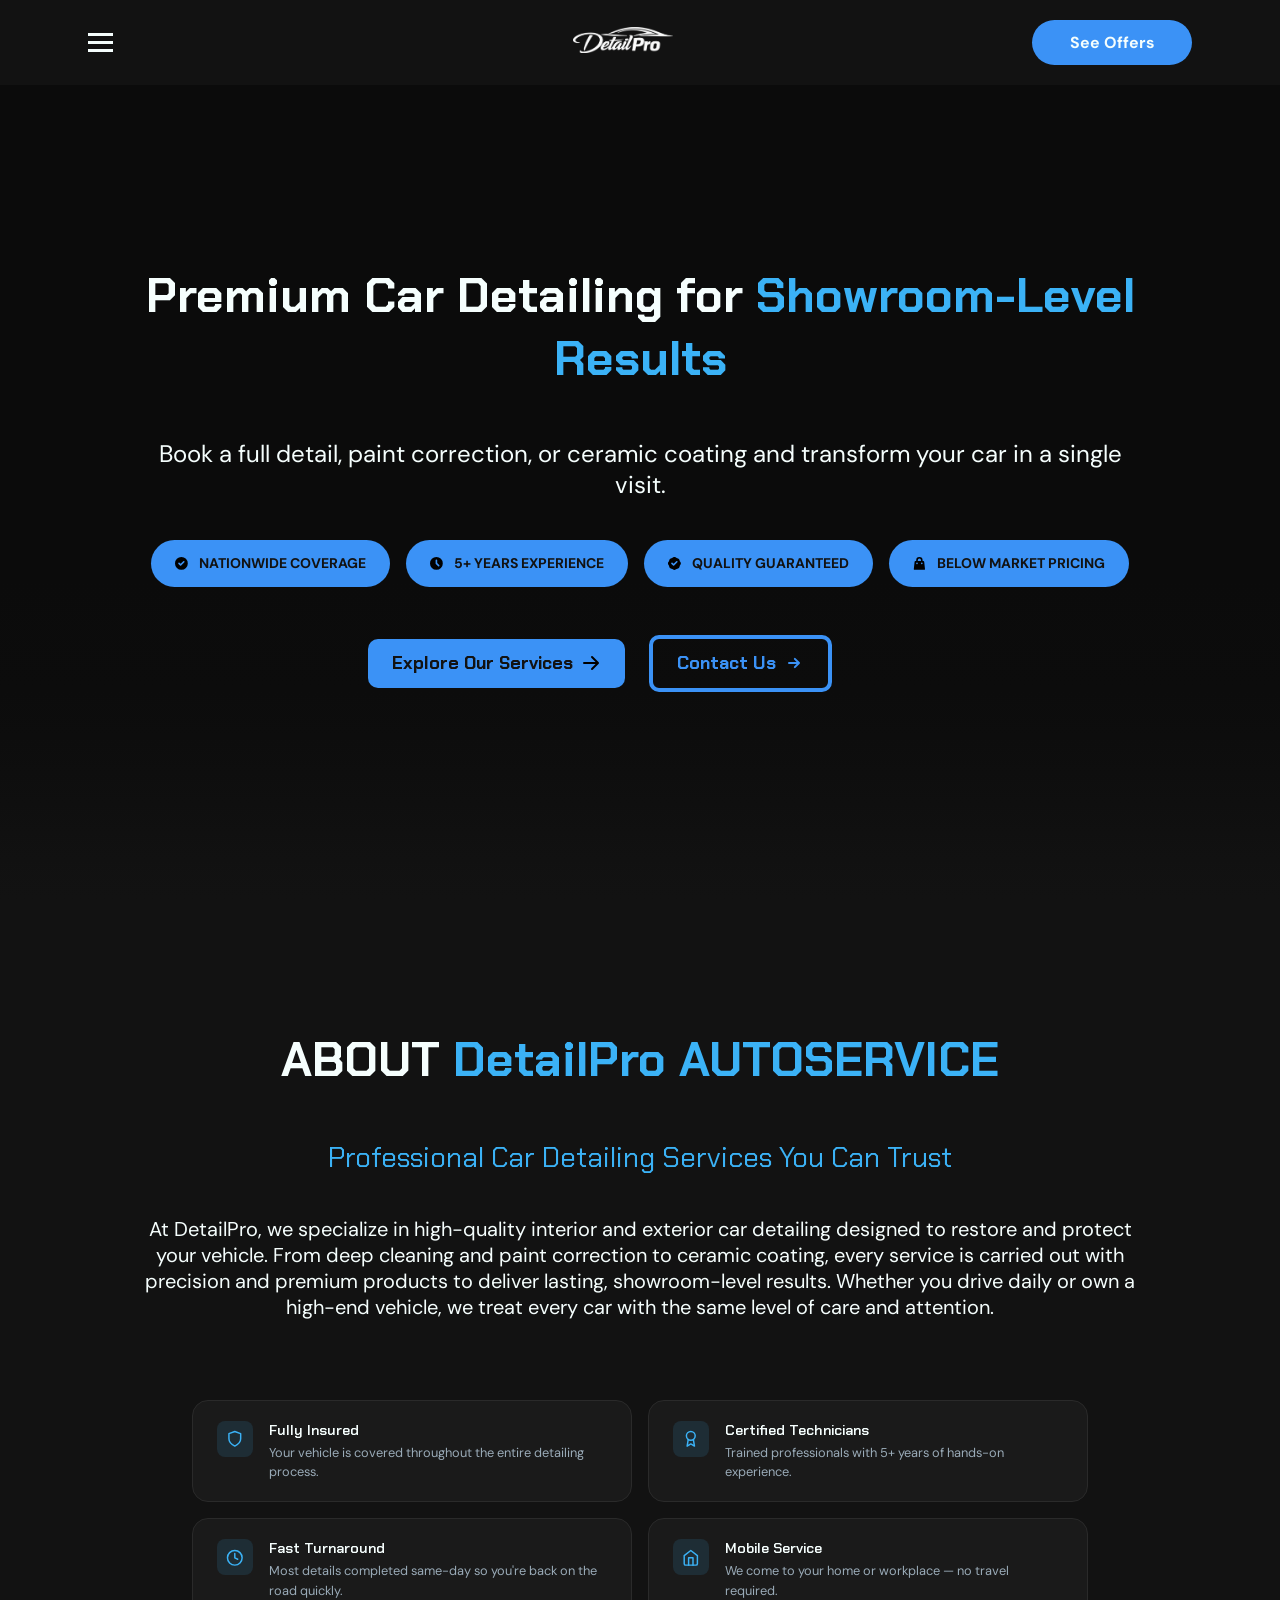
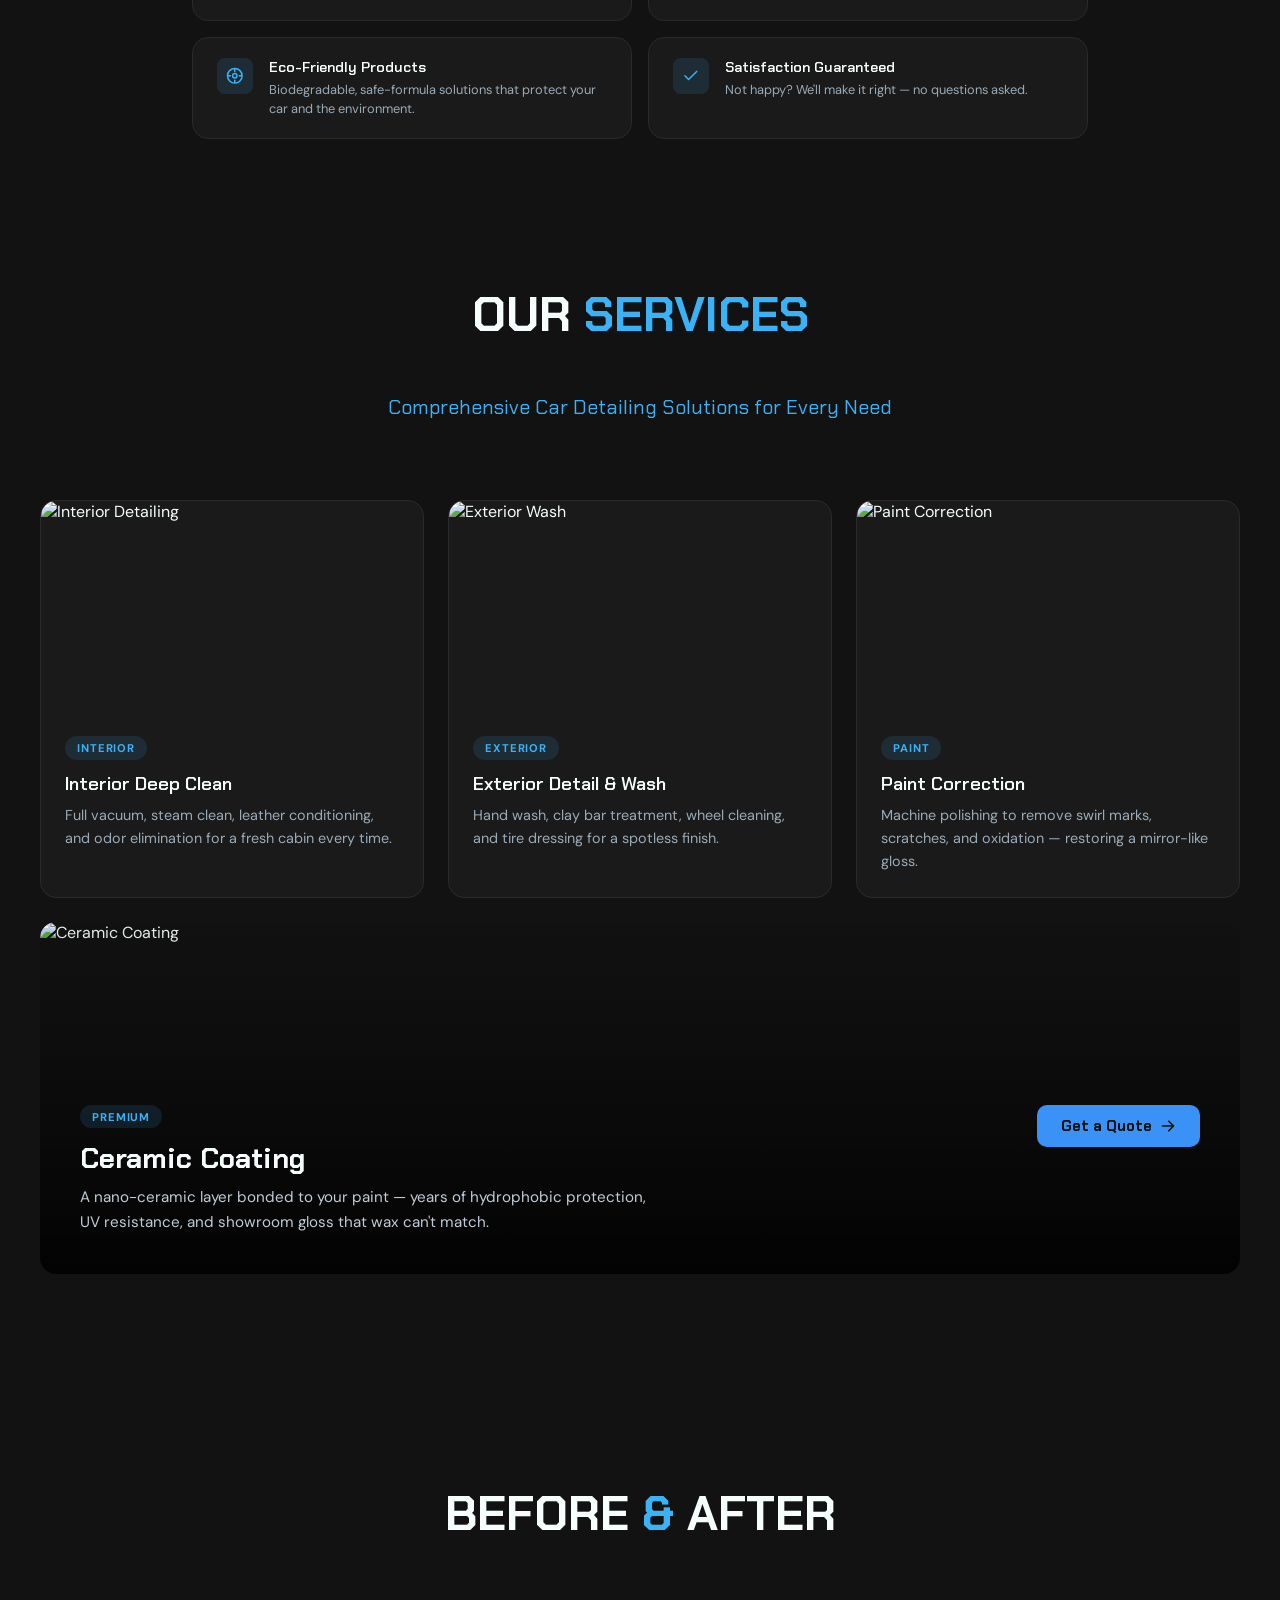
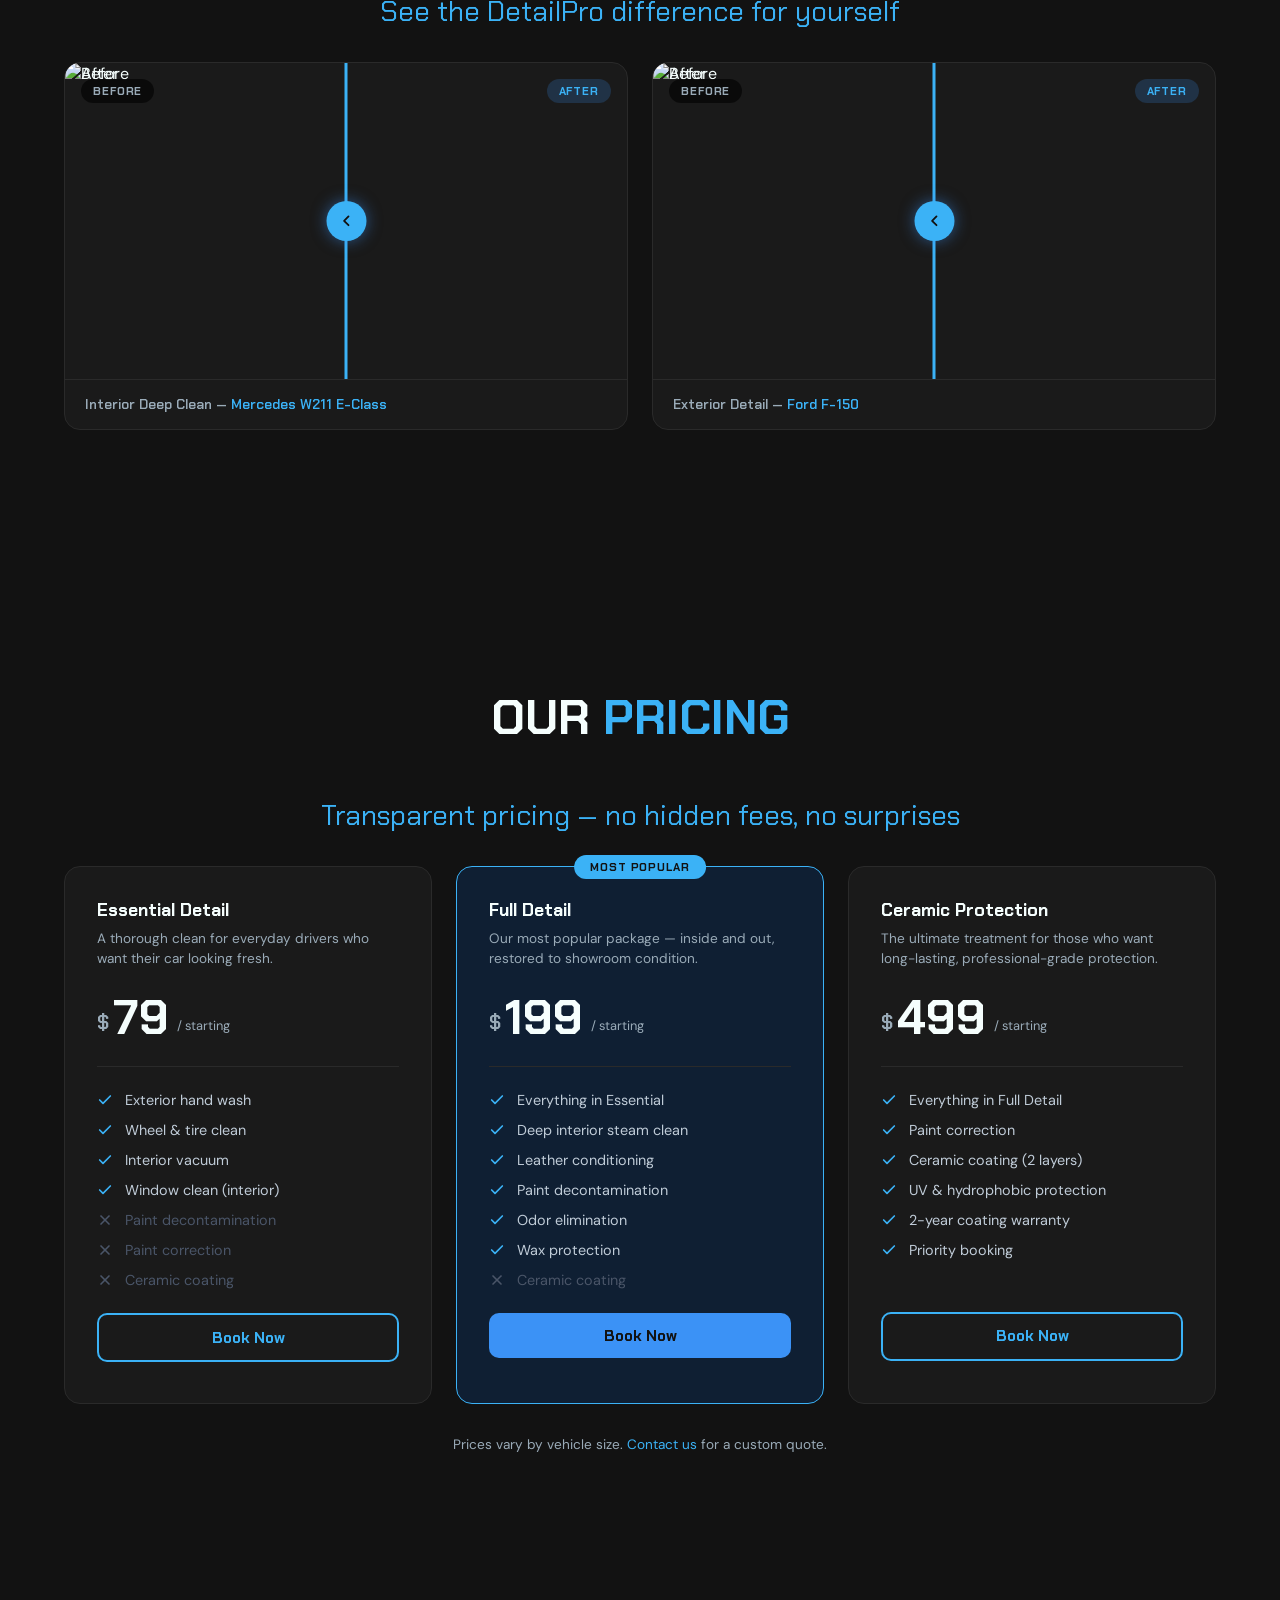
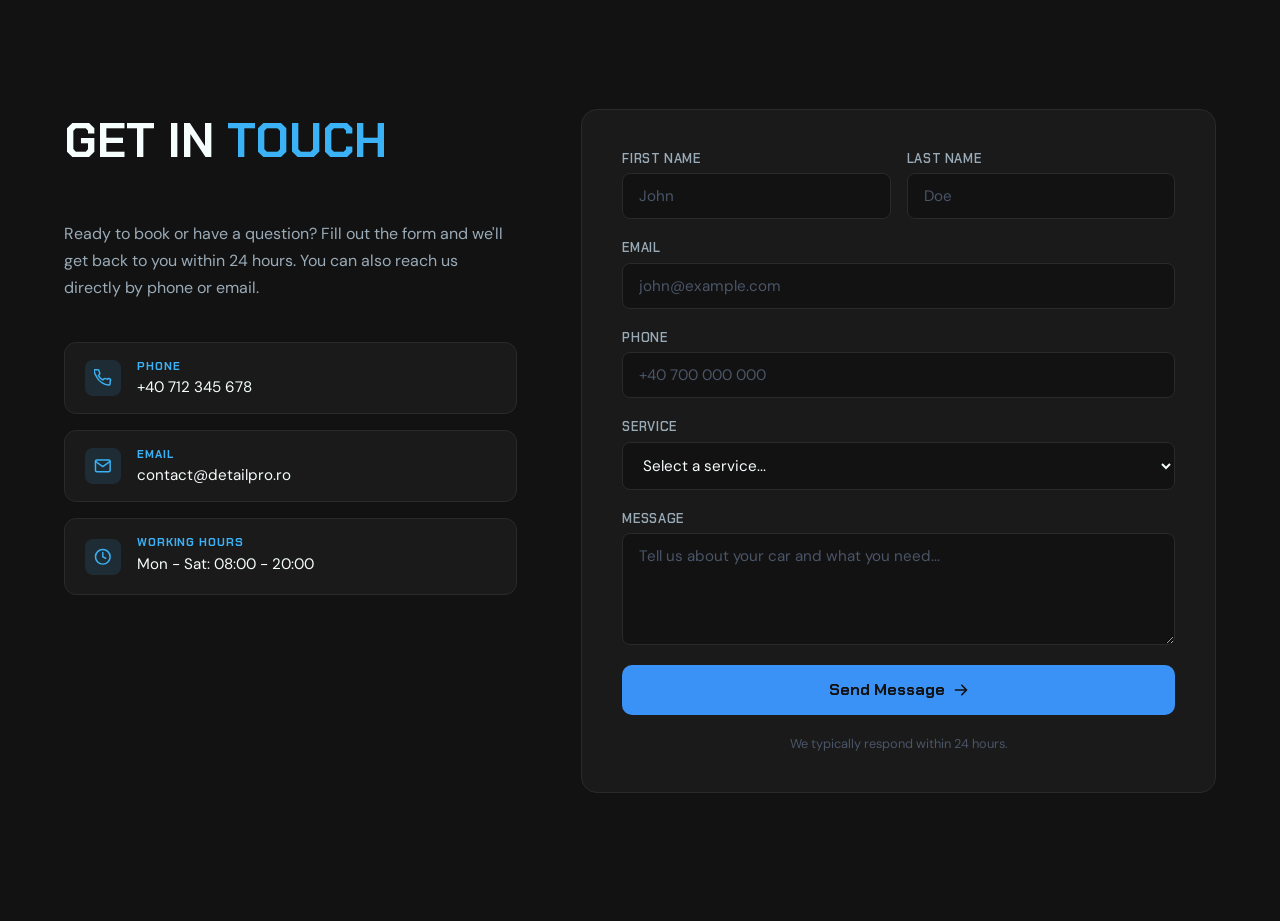
==== index.html @ 7539be2c "initial commit" ====
<!DOCTYPE html>
<html lang="en">
<head>
    <meta charset="UTF-8">
    <meta name="viewport" content="width=device-width, initial-scale=1.0">
    <title>Car Detailing</title>
    <link rel="stylesheet" href="styles.css">
    <link rel="preconnect" href="https://fonts.googleapis.com">
<link rel="preconnect" href="https://fonts.gstatic.com" crossorigin>
<link href="https://fonts.googleapis.com/css2?family=Chakra+Petch:ital,wght@0,300;0,400;0,500;0,600;0,700;1,300;1,400;1,500;1,600;1,700&family=DM+Sans:ital,opsz,wght@0,9..40,100..1000;1,9..40,100..1000&family=Montserrat:ital,wght@0,100..900;1,100..900&display=swap" rel="stylesheet">
</head>
<body>
    <nav class="navbar" id="navbar">
        <div class="menu-toggle" id="menu-toggle">
                <span></span>
                <span></span>
                <span></span>
            </div>

            <div class="menu" id="menu">
                <div class="menu-wrapper">
                    <a href="#">Home</a>
                    <a href="#services">Services</a>
                    <a href="#pricing">Pricing</a>
                    <a href="#">Contact</a>
                </div>
            </div>



        <div class="logo"><img src="./img/DetailPro logo.png" width="100" height="26" alt="DetailPro Logo"></div>

        
        <div class="navbar-button">
            <a href="/services" class="btn"><span>See Offers</span></a>
        </div>
    </nav>
    <section class="hero">
        <div class="hero-img"></div>
        <div class="hero-content">
            <div class="hero-wrapper">
                <h1 class="main-header">Premium Car Detailing for <span style="color: #3BB2F6;">Showroom-Level Results</span></h1>
                <p>Book a full detail, paint correction, or ceramic coating and transform your car in a single visit.</p>
                <div class="rep-wrap">
                    <div class="feature-tag"><div><svg viewbox="0 0 20 20"><g transform="translate(-2,-2)"><path fill-rule="evenodd" d="M10 18a8 8 0 100-16 8 8 0 000 16zm3.707-9.293a1 1 0 00-1.414-1.414L9 10.586 7.707 9.293a1 1 0 00-1.414 1.414l2 2a1 1 0 001.414 0l4-4z" clip-rule="evenodd" width="16" height="16"></path></g></svg>NATIONWIDE COVERAGE</div></div>
                    <div class="feature-tag"><div><svg viewbox="0 0 20 20"><g transform="translate(-2,-2)"><path fill-rule="evenodd" d="M10 18a8 8 0 100-16 8 8 0 000 16zm1-12a1 1 0 10-2 0v4a1 1 0 00.293.707l2.828 2.829a1 1 0 101.415-1.415L11 9.586V6z" clip-rule="evenodd"></path></g></svg>5+ YEARS EXPERIENCE</div></div>
                    <div class="feature-tag"><div><svg viewbox="0 0 20 20"><g transform="translate(-2,-2)"><path fill-rule="evenodd" d="M6.267 3.455a3.066 3.066 0 001.745-.723 3.066 3.066 0 013.976 0 3.066 3.066 0 001.745.723 3.066 3.066 0 012.812 2.812c.051.643.304 1.254.723 1.745a3.066 3.066 0 010 3.976 3.066 3.066 0 00-.723 1.745 3.066 3.066 0 01-2.812 2.812 3.066 3.066 0 00-1.745.723 3.066 3.066 0 01-3.976 0 3.066 3.066 0 00-1.745-.723 3.066 3.066 0 01-2.812-2.812 3.066 3.066 0 00-.723-1.745 3.066 3.066 0 010-3.976 3.066 3.066 0 00.723-1.745 3.066 3.066 0 012.812-2.812zm7.44 5.252a1 1 0 00-1.414-1.414L9 10.586 7.707 9.293a1 1 0 00-1.414 1.414l2 2a1 1 0 001.414 0l4-4z" clip-rule="evenodd"></path></g></svg>QUALITY GUARANTEED</div></div>
                    <div class="feature-tag"><div><svg viewbox="0 0 20 20"><g transform="translate(-2,-2)"><path fill-rule="evenodd" d="M10 2a4 4 0 00-4 4v1H5a1 1 0 00-.994.89l-1 9A1 1 0 004 18h12a1 1 0 00.994-1.11l-1-9A1 1 0 0015 7h-1V6a4 4 0 00-4-4zm2 5V6a2 2 0 10-4 0v1h4zm-6 3a1 1 0 112 0 1 1 0 01-2 0zm7-1a1 1 0 100 2 1 1 0 000-2z" clip-rule="evenodd"></path></g></svg>BELOW MARKET PRICING</div></div>
                </div>
                <div class="hero-btn-cnt">
                    <button class="btn" id="hero-btn-services" onclick="window.location='#services'"><span>Explore Our Services<svg viewbox="0 0 20 20"><path fill-rule="evenodd" d="M10.293 3.293a1 1 0 011.414 0l6 6a1 1 0 010 1.414l-6 6a1 1 0 01-1.414-1.414L14.586 11H3a1 1 0 110-2h11.586l-4.293-4.293a1 1 0 010-1.414z" clip-rule="evenodd"></path></svg></span></button>
                    <button class="btn" id="hero-btn-contact" onclick="window.location='#contact'"><span>Contact Us<svg id="contact-arrow" viewBox="0 0 24 24" fill="none" xmlns="http://www.w3.org/2000/svg" stroke="#3B92F6"><g id="SVGRepo_bgCarrier" stroke-width="0"></g><g id="SVGRepo_tracerCarrier" stroke-linecap="round" stroke-linejoin="round"></g><g id="SVGRepo_iconCarrier"> <path d="M6 12H18M18 12L13 7M18 12L13 17" stroke="#00000" stroke-width="2.4" stroke-linecap="round" stroke-linejoin="round"></path> </g></svg></span></button>
                </div>
            </div>
            
        </div>
        <div class="bg-gradient"></div>
    </section>
    <section id="about">
        <div class="about-text">
            <h1 class="main-header">ABOUT <span style="color: #3BB2F6;">DetailPro AUTOSERVICE</span></h1>
            <h3 class="sub-header">Professional Car Detailing Services You Can Trust</h3>
            <p>At DetailPro, we specialize in high-quality interior and exterior car detailing designed to restore and protect your vehicle. From deep cleaning and paint correction to ceramic coating, every service is carried out with precision and premium products to deliver lasting, showroom-level results. Whether you drive daily or own a high-end vehicle, we treat every car with the same level of care and attention.</p>
        </div>
        <div class="about-features">
  <div class="feat-item">
    <div class="feat-icon">
      <svg viewBox="0 0 24 24" fill="none" stroke="currentColor" stroke-width="2" stroke-linecap="round" stroke-linejoin="round"><path d="M12 22s8-4 8-10V5l-8-3-8 3v7c0 6 8 10 8 10z"/></svg>
    </div>
    <div class="feat-text">
      <h4>Fully Insured</h4>
      <p>Your vehicle is covered throughout the entire detailing process.</p>
    </div>
  </div>
  <div class="feat-item">
    <div class="feat-icon">
      <svg viewBox="0 0 24 24" fill="none" stroke="currentColor" stroke-width="2" stroke-linecap="round" stroke-linejoin="round"><circle cx="12" cy="8" r="6"/><path d="M15.477 12.89L17 22l-5-3-5 3 1.523-9.11"/></svg>
    </div>
    <div class="feat-text">
      <h4>Certified Technicians</h4>
      <p>Trained professionals with 5+ years of hands-on experience.</p>
    </div>
  </div>
  <div class="feat-item">
    <div class="feat-icon">
      <svg viewBox="0 0 24 24" fill="none" stroke="currentColor" stroke-width="2" stroke-linecap="round" stroke-linejoin="round"><circle cx="12" cy="12" r="10"/><polyline points="12 6 12 12 16 14"/></svg>
    </div>
    <div class="feat-text">
      <h4>Fast Turnaround</h4>
      <p>Most details completed same-day so you're back on the road quickly.</p>
    </div>
  </div>
  <div class="feat-item">
    <div class="feat-icon">
      <svg viewBox="0 0 24 24" fill="none" stroke="currentColor" stroke-width="2" stroke-linecap="round" stroke-linejoin="round"><path d="M3 9l9-7 9 7v11a2 2 0 01-2 2H5a2 2 0 01-2-2z"/><polyline points="9 22 9 12 15 12 15 22"/></svg>
    </div>
    <div class="feat-text">
      <h4>Mobile Service</h4>
      <p>We come to your home or workplace — no travel required.</p>
    </div>
  </div>
  <div class="feat-item">
    <div class="feat-icon">
      <svg viewBox="0 0 24 24" fill="none" stroke="currentColor" stroke-width="2" stroke-linecap="round" stroke-linejoin="round"><path d="M12 2a10 10 0 100 20A10 10 0 0012 2zm0 0v4m0 12v4M2 12h4m12 0h4"/><circle cx="12" cy="12" r="3"/></svg>
    </div>
    <div class="feat-text">
      <h4>Eco-Friendly Products</h4>
      <p>Biodegradable, safe-formula solutions that protect your car and the environment.</p>
    </div>
  </div>
  <div class="feat-item">
    <div class="feat-icon">
      <svg viewBox="0 0 24 24" fill="none" stroke="currentColor" stroke-width="2" stroke-linecap="round" stroke-linejoin="round"><polyline points="20 6 9 17 4 12"/></svg>
    </div>
    <div class="feat-text">
      <h4>Satisfaction Guaranteed</h4>
      <p>Not happy? We'll make it right — no questions asked.</p>
    </div>
  </div>
</div>
    </section>
    <section id="services">
  <div class="services-text">
    <h1 class="main-header">OUR <span style="color: #3BB2F6;">SERVICES</span></h1>
    <h3 class="sub-header">Comprehensive Car Detailing Solutions for Every Need</h3>
  </div>

  <div id="services-grid">
    <div class="container">

      <!-- 3-card top row -->
      <div class="srv-grid">
        <div class="srv-card">
          <img src="https://cdn.prod.website-files.com/64d67808f05734a096ec62b5/64d7f0a74c758e031321971c_shameez-car-detailing-new-orleans-1.jpeg" alt="Interior Detailing">
          <div class="srv-card-body">
            <span class="srv-tag">Interior</span>
            <h3>Interior Deep Clean</h3>
            <p>Full vacuum, steam clean, leather conditioning, and odor elimination for a fresh cabin every time.</p>
          </div>
        </div>
        <div class="srv-card">
          <img src="https://premierdetailingandwash.com/wp-content/uploads/2023/03/161985140_m.jpg" alt="Exterior Wash">
          <div class="srv-card-body">
            <span class="srv-tag">Exterior</span>
            <h3>Exterior Detail & Wash</h3>
            <p>Hand wash, clay bar treatment, wheel cleaning, and tire dressing for a spotless finish.</p>
          </div>
        </div>
        <div class="srv-card">
          <img src="https://kcdetailing.com/images/easyblog_articles/2/paint-correction-vs-paint-protection.jpg" alt="Paint Correction">
          <div class="srv-card-body">
            <span class="srv-tag">Paint</span>
            <h3>Paint Correction</h3>
            <p>Machine polishing to remove swirl marks, scratches, and oxidation — restoring a mirror-like gloss.</p>
          </div>
        </div>
      </div>

      <div class="srv-banner">
  <img src="https://www.bestclearbra.com/wp-content/uploads/uploaded-assets/process-of-applying-ceramic-protective-coat-on-body-car-using-sponge-in-detailing-auto-service-car-service-worker-appls-ceramic-coating.jpg" alt="Ceramic Coating">
  <div class="srv-banner-overlay"></div>
  <div class="srv-banner-content">
    <div class="srv-banner-text">
      <span class="srv-tag">Premium</span>
      <h3>Ceramic Coating</h3>
      <p>A nano-ceramic layer bonded to your paint — years of hydrophobic protection, UV resistance, and showroom gloss that wax can't match.</p>
    </div>
    <a href="#contact" class="srv-cta">
      Get a Quote
      <svg viewBox="0 0 20 20" fill="currentColor"><path fill-rule="evenodd" d="M10.293 3.293a1 1 0 011.414 0l6 6a1 1 0 010 1.414l-6 6a1 1 0 01-1.414-1.414L14.586 11H3a1 1 0 110-2h11.586l-4.293-4.293a1 1 0 010-1.414z" clip-rule="evenodd"/></svg>
    </a>
  </div>
</div>

    </div>
  </div>
</section>
<section id="before-after">
  <div class="ba-head">
    <h1 class="main-header">BEFORE <span style="color:#3BB2F6">&</span> AFTER</h1>
    <h3 class="sub-header">See the DetailPro difference for yourself</h3>
  </div>

  <div class="ba-grid">
    <div class="ba-card">
      <div class="ba-slider" data-slider>
        <img class="ba-after" src="//bogdandetailing.ro/wp-content/uploads/2024/06/Untitled-1-02-scaled-1.jpg" alt="After">
        <div class="ba-before-wrap">
          <img class="ba-before" src="//bogdandetailing.ro/wp-content/uploads/2024/06/Untitled-1-01-scaled-1.jpg" alt="Before">
        </div>
        <span class="ba-label ba-label-before">BEFORE</span>
        <span class="ba-label ba-label-after">AFTER</span>
        <div class="ba-handle">
          <div class="ba-handle-circle">
            <svg viewBox="0 0 24 24" fill="none" stroke="currentColor" stroke-width="2.5" stroke-linecap="round" stroke-linejoin="round"><polyline points="15 18 9 12 15 6"/></svg>
          </div>
        </div>
      </div>
      <div class="ba-card-label">Interior Deep Clean — <span>Mercedes W211 E-Class</span></div>
    </div>

    <div class="ba-card">
      <div class="ba-slider" data-slider>
        <img class="ba-after" src="https://i0.wp.com/lakestevensautodetailing.com/wp-content/uploads/2024/04/PXL_20240218_000344643-scaled.jpg?resize=1024%2C771&ssl=1" alt="After">
        <div class="ba-before-wrap">
          <img class="ba-before" src="https://i0.wp.com/lakestevensautodetailing.com/wp-content/uploads/2024/04/PXL_20240217_171125388-website-1.jpg?resize=768%2C578&ssl=1" alt="Before">
        </div>
        <span class="ba-label ba-label-before">BEFORE</span>
        <span class="ba-label ba-label-after">AFTER</span>
        <div class="ba-handle">
          <div class="ba-handle-circle">
            <svg viewBox="0 0 24 24" fill="none" stroke="currentColor" stroke-width="2.5" stroke-linecap="round" stroke-linejoin="round"><polyline points="15 18 9 12 15 6"/></svg>
          </div>
        </div>
      </div>
      <div class="ba-card-label">Exterior Detail — <span>Ford F-150</span></div>
    </div>
</section>
<section id="pricing">
  <div class="pricing-head">
    <h1 class="main-header">OUR <span style="color:#3BB2F6">PRICING</span></h1>
    <h3 class="sub-header">Transparent pricing — no hidden fees, no surprises</h3>
  </div>

  <div class="pricing-grid">

    <div class="pricing-card">
      <div class="pricing-card-top">
        <h3>Essential Detail</h3>
        <p>A thorough clean for everyday drivers who want their car looking fresh.</p>
      </div>
      <div class="pricing-price">
        <span class="currency">$</span>
        <span class="amount">79</span>
        <span class="from">/ starting</span>
      </div>
      <div class="pricing-divider"></div>
      <ul class="pricing-features">
        <li><svg viewBox="0 0 24 24" fill="none" stroke="currentColor" stroke-width="2.5" stroke-linecap="round" stroke-linejoin="round"><polyline points="20 6 9 17 4 12"/></svg>Exterior hand wash</li>
        <li><svg viewBox="0 0 24 24" fill="none" stroke="currentColor" stroke-width="2.5" stroke-linecap="round" stroke-linejoin="round"><polyline points="20 6 9 17 4 12"/></svg>Wheel & tire clean</li>
        <li><svg viewBox="0 0 24 24" fill="none" stroke="currentColor" stroke-width="2.5" stroke-linecap="round" stroke-linejoin="round"><polyline points="20 6 9 17 4 12"/></svg>Interior vacuum</li>
        <li><svg viewBox="0 0 24 24" fill="none" stroke="currentColor" stroke-width="2.5" stroke-linecap="round" stroke-linejoin="round"><polyline points="20 6 9 17 4 12"/></svg>Window clean (interior)</li>
        <li class="excluded"><svg viewBox="0 0 24 24" fill="none" stroke="currentColor" stroke-width="2.5" stroke-linecap="round" stroke-linejoin="round"><line x1="18" y1="6" x2="6" y2="18"/><line x1="6" y1="6" x2="18" y2="18"/></svg>Paint decontamination</li>
        <li class="excluded"><svg viewBox="0 0 24 24" fill="none" stroke="currentColor" stroke-width="2.5" stroke-linecap="round" stroke-linejoin="round"><line x1="18" y1="6" x2="6" y2="18"/><line x1="6" y1="6" x2="18" y2="18"/></svg>Paint correction</li>
        <li class="excluded"><svg viewBox="0 0 24 24" fill="none" stroke="currentColor" stroke-width="2.5" stroke-linecap="round" stroke-linejoin="round"><line x1="18" y1="6" x2="6" y2="18"/><line x1="6" y1="6" x2="18" y2="18"/></svg>Ceramic coating</li>
      </ul>
      <a href="#contact" class="pricing-btn outline">Book Now</a>
    </div>

    <div class="pricing-card featured">
      <div class="popular-badge">MOST POPULAR</div>
      <div class="pricing-card-top">
        <h3>Full Detail</h3>
        <p>Our most popular package — inside and out, restored to showroom condition.</p>
      </div>
      <div class="pricing-price">
        <span class="currency">$</span>
        <span class="amount">199</span>
        <span class="from">/ starting</span>
      </div>
      <div class="pricing-divider"></div>
      <ul class="pricing-features">
        <li><svg viewBox="0 0 24 24" fill="none" stroke="currentColor" stroke-width="2.5" stroke-linecap="round" stroke-linejoin="round"><polyline points="20 6 9 17 4 12"/></svg>Everything in Essential</li>
        <li><svg viewBox="0 0 24 24" fill="none" stroke="currentColor" stroke-width="2.5" stroke-linecap="round" stroke-linejoin="round"><polyline points="20 6 9 17 4 12"/></svg>Deep interior steam clean</li>
        <li><svg viewBox="0 0 24 24" fill="none" stroke="currentColor" stroke-width="2.5" stroke-linecap="round" stroke-linejoin="round"><polyline points="20 6 9 17 4 12"/></svg>Leather conditioning</li>
        <li><svg viewBox="0 0 24 24" fill="none" stroke="currentColor" stroke-width="2.5" stroke-linecap="round" stroke-linejoin="round"><polyline points="20 6 9 17 4 12"/></svg>Paint decontamination</li>
        <li><svg viewBox="0 0 24 24" fill="none" stroke="currentColor" stroke-width="2.5" stroke-linecap="round" stroke-linejoin="round"><polyline points="20 6 9 17 4 12"/></svg>Odor elimination</li>
        <li><svg viewBox="0 0 24 24" fill="none" stroke="currentColor" stroke-width="2.5" stroke-linecap="round" stroke-linejoin="round"><polyline points="20 6 9 17 4 12"/></svg>Wax protection</li>
        <li class="excluded"><svg viewBox="0 0 24 24" fill="none" stroke="currentColor" stroke-width="2.5" stroke-linecap="round" stroke-linejoin="round"><line x1="18" y1="6" x2="6" y2="18"/><line x1="6" y1="6" x2="18" y2="18"/></svg>Ceramic coating</li>
      </ul>
      <a href="#contact" class="pricing-btn primary">Book Now</a>
    </div>

    <div class="pricing-card">
      <div class="pricing-card-top">
        <h3>Ceramic Protection</h3>
        <p>The ultimate treatment for those who want long-lasting, professional-grade protection.</p>
      </div>
      <div class="pricing-price">
        <span class="currency">$</span>
        <span class="amount">499</span>
        <span class="from">/ starting</span>
      </div>
      <div class="pricing-divider"></div>
      <ul class="pricing-features">
        <li><svg viewBox="0 0 24 24" fill="none" stroke="currentColor" stroke-width="2.5" stroke-linecap="round" stroke-linejoin="round"><polyline points="20 6 9 17 4 12"/></svg>Everything in Full Detail</li>
        <li><svg viewBox="0 0 24 24" fill="none" stroke="currentColor" stroke-width="2.5" stroke-linecap="round" stroke-linejoin="round"><polyline points="20 6 9 17 4 12"/></svg>Paint correction</li>
        <li><svg viewBox="0 0 24 24" fill="none" stroke="currentColor" stroke-width="2.5" stroke-linecap="round" stroke-linejoin="round"><polyline points="20 6 9 17 4 12"/></svg>Ceramic coating (2 layers)</li>
        <li><svg viewBox="0 0 24 24" fill="none" stroke="currentColor" stroke-width="2.5" stroke-linecap="round" stroke-linejoin="round"><polyline points="20 6 9 17 4 12"/></svg>UV & hydrophobic protection</li>
        <li><svg viewBox="0 0 24 24" fill="none" stroke="currentColor" stroke-width="2.5" stroke-linecap="round" stroke-linejoin="round"><polyline points="20 6 9 17 4 12"/></svg>2-year coating warranty</li>
        <li><svg viewBox="0 0 24 24" fill="none" stroke="currentColor" stroke-width="2.5" stroke-linecap="round" stroke-linejoin="round"><polyline points="20 6 9 17 4 12"/></svg>Priority booking</li>
      </ul>
      <a href="#contact" class="pricing-btn outline">Book Now</a>
    </div>

  </div>
  <p class="pricing-note">Prices vary by vehicle size. <span>Contact us</span> for a custom quote.</p>
</section>
<section id="contact">
  <div class="contact-inner">

    <div class="contact-left">
      <h1 class="main-header" style="text-align:left;">GET IN <span style="color:#3BB2F6">TOUCH</span></h1>
      <p>Ready to book or have a question? Fill out the form and we'll get back to you within 24 hours. You can also reach us directly by phone or email.</p>

      <div class="contact-info">
        <div class="contact-info-item">
          <div class="contact-info-icon">
            <svg viewBox="0 0 24 24" fill="none" stroke="currentColor" stroke-width="2" stroke-linecap="round" stroke-linejoin="round"><path d="M22 16.92v3a2 2 0 01-2.18 2 19.79 19.79 0 01-8.63-3.07A19.5 19.5 0 013.07 9.81a19.79 19.79 0 01-3.07-8.67A2 2 0 012 1h3a2 2 0 012 1.72c.127.96.361 1.903.7 2.81a2 2 0 01-.45 2.11L6.09 8.91a16 16 0 006 6l1.27-1.27a2 2 0 012.11-.45c.907.339 1.85.573 2.81.7A2 2 0 0122 16.92z"/></svg>
          </div>
          <div class="contact-info-text">
            <span>Phone</span>
            <a href="tel:+40712345678">+40 712 345 678</a>
          </div>
        </div>

        <div class="contact-info-item">
          <div class="contact-info-icon">
            <svg viewBox="0 0 24 24" fill="none" stroke="currentColor" stroke-width="2" stroke-linecap="round" stroke-linejoin="round"><path d="M4 4h16c1.1 0 2 .9 2 2v12c0 1.1-.9 2-2 2H4c-1.1 0-2-.9-2-2V6c0-1.1.9-2 2-2z"/><polyline points="22,6 12,13 2,6"/></svg>
          </div>
          <div class="contact-info-text">
            <span>Email</span>
            <a href="mailto:contact@detailpro.ro">contact@detailpro.ro</a>
          </div>
        </div>

        <div class="contact-info-item">
          <div class="contact-info-icon">
            <svg viewBox="0 0 24 24" fill="none" stroke="currentColor" stroke-width="2" stroke-linecap="round" stroke-linejoin="round"><circle cx="12" cy="12" r="10"/><polyline points="12 6 12 12 16 14"/></svg>
          </div>
          <div class="contact-info-text">
            <span>Working Hours</span>
            <p>Mon - Sat: 08:00 - 20:00</p>
          </div>
        </div>
      </div>
    </div>

    <form class="contact-form" name="contact" method="POST" data-netlify="true" netlify-honeypot="bot-field">
      <input type="hidden" name="form-name" value="contact">
<p style="display:none;"><label>Don't fill this out: <input name="bot-field"></label></p>
      <div class="form-row">
        <div class="form-group">
          <label>First Name</label>
          <input type="text" name="first-name" placeholder="John">
        </div>
        <div class="form-group">
          <label>Last Name</label>
          <input type="text" name="last-name" placeholder="Doe">
        </div>
      </div>
      <div class="form-group">
        <label>Email</label>
        <input type="email" name="email" placeholder="john@example.com">
      </div>
      <div class="form-group">
        <label>Phone</label>
        <input type="tel" name="phone" placeholder="+40 700 000 000">
      </div>
      <div class="form-group">
        <label>Service</label>
        <select name="service">
          <option value="" disabled selected>Select a service...</option>
          <option>Essential Detail — from $79</option>
          <option>Full Detail — from $199</option>
          <option>Ceramic Protection — from $499</option>
          <option>Not sure — I need advice</option>
        </select>
      </div>
      <div class="form-group">
        <label>Message</label>
        <textarea name="message" placeholder="Tell us about your car and what you need..."></textarea>
      </div>
      <button type="submit" class="form-submit">
        Send Message
        <svg viewBox="0 0 20 20" fill="currentColor"><path fill-rule="evenodd" d="M10.293 3.293a1 1 0 011.414 0l6 6a1 1 0 010 1.414l-6 6a1 1 0 01-1.414-1.414L14.586 11H3a1 1 0 110-2h11.586l-4.293-4.293a1 1 0 010-1.414z" clip-rule="evenodd"/></svg>
      </button>
      <p class="form-note">We typically respond within 24 hours.</p>
    </form>

  </div>
</section>

    <script src="index.js"></script>
</body>
</html>
---- styles.css ----
* {
    margin: 0;
    padding: 0;
    box-sizing: border-box;
}

body {
    background-color: #121212;
    color: #f5fefd;
    font-family: 'DM Sans', sans-serif;
}

h1, h2, h3 {
    font-family: 'Chakra Petch', sans-serif;
}

a {
    text-decoration: none;
    color: #121212;
}

svg {
    vertical-align: middle;
}

.navbar{
position: fixed;
top:0;
left:0;
width:100%;

display:flex;
justify-content:space-between;
align-items:center;
padding:20px 5.5rem;

background: #121212;

z-index:1000;
}

.logo {
    margin: 0 auto;
    padding: 0 0 0 100px;
}

.menu {
    position: absolute;
    top: 70px;
    left: 0;
    width: 100%;
    background: #121212;

    display: flex;
    flex-direction: column;

    max-height: 0;
    overflow: hidden;
    transition: max-height 0.4s ease;
}

.menu-wrapper {
    flex-direction: column;
    justify-content: center;
    width: 100%;
    max-width: 80rem;
    height: 100%;
    margin-left: 0;
    margin-right: auto;
    padding: 0 2.5rem 2.5rem 5.5rem;
    font-size: 1.5rem;
    font-weight: 500;
    display: flex;
}

.menu a {
    margin-top: .5rem;
    margin-bottom: .5rem;
    margin-left: 0;
    margin-right: auto;
    padding: .5rem 0;
    display: inline-block;
    position: static;
}

.menu-toggle{
    display: flex;
    flex-direction: column;
    gap: 0.313rem;
    cursor: pointer;
}

.menu-toggle span{
    width: 1.563rem;
    height: 0.188rem;
    background: #f5fefd;
    transition: 0.3s;
}

.menu.active {
    /* display: flex; */
    max-height: 400px;
}

.menu-toggle.open span:nth-child(1) {
    transform: rotate(45deg) translate(5px, 5px);
}

.menu-toggle.open span:nth-child(2) {
    opacity: 0;
}

.menu-toggle.open span:nth-child(3) {
    transform: rotate(-45deg) translate(6px, -6px);
}

.btn{
    grid-column-gap: 1rem;
    grid-row-gap: 1rem;
    background-color: #3B92F6;
    border: 0px solid;
    color: var(--base-color-neutral--800);
    text-align: center;
    border-radius: 20rem;
    flex-direction: row;
    justify-content: center;
    align-items: center;
    min-width: 10rem;
    padding: .75rem 1.5rem;
    font-weight: 700;
    display: flex;
}

.hero {
    position: relative;
    /* height: 100vh; */
    overflow: hidden;
}

.hero-img {
    background-image: linear-gradient(rgba(0,0,0,0.4), rgba(0,0,0,0.4)),
url("https://hips.hearstapps.com/hmg-prod/images/2026-rolls-royce-phantom-pr-123-690cd211484fb.jpg?crop=0.553xw:0.554xh;0.106xw,0.344xh&resize=2048:*");

    background-size:120%;
    background-position:center;
    position: absolute;
    height: 100%;
    width: 100%;
    inset: 0px;
    object-fit: cover;
    object-position: center center;
    color: transparent;
    z-index: 0;
}

.hero-content {
    display: flex;
    justify-content: center;
    align-items: center;
    width: 100%;
    min-height: 100vh;
    height: 100%;
    position: relative;
    z-index: 2;
}

.hero-wrapper {
    width: 100%;
    height: 100%;
    padding: 128px 96px 128px 96px; 
    box-sizing: border-box;
    max-width: 1200px;
    margin: 0 auto;
    text-align: center;
}

.hero-wrapper h1 {
    padding-top: 3.5rem;
}

.hero-wrapper p {
    font-size: 1.5rem;
    margin-top: 2rem;
    margin-bottom: 2.5rem;
}

.rep-wrap {
    display: flex;
    justify-content: center;
    flex-wrap: wrap;
    gap: 1rem;
    margin-bottom: 3rem;
}

.feature-tag {
    text-align: center;
    color: #121212;
    cursor: default;
    transition: transform 0.3s ease-in-out;
}

.feature-tag:hover {
    transform: scale(1.05);

}

.feature-tag > div {
    font-size: .875rem;
    padding-block: .75rem;
    padding-inline: 1.5rem;
    font-weight: 700;
    border-radius: 20rem;
    background-color: #3B92F6;
    text-align: center;
    line-height: 1.428rem;
}

.feature-tag svg {
    width: 16px;
    height: 16px;
    flex-shrink: 0;
    margin-right: 0.5rem;
}

.hero-wrapper .btn {
    padding: 0;
    font-size: 1.125rem;
    font-family: "Chakra Petch", sans-serif;
    line-height: 1.55rem;
    color: #121212;
    border-radius: 10px;
    transition: box-shadow 0.3s ease, transform 0.3s ease, background-color 0.3s ease;
}

.hero-wrapper .btn svg {
    width: 1.25rem;
    height: 1.25rem;
    flex-shrink: 0;
    margin-left: .5rem;
    transition: transform 0.15s ease-in-out;
}

.hero-wrapper .btn span {
    display: flex;
    align-items: center;
    justify-content: center;
    padding: .75rem 1.5rem;
}

.hero-wrapper .btn:hover svg{
    transform: translateX(5px);
}
.hero-wrapper .btn:hover {
    cursor: pointer;
    box-shadow:
    0 0 10px rgba(0, 123, 255, 0.7),
    0 0 40px rgba(0, 123, 255, 0.6),
    0 0 67px rgba(0, 123, 255, 0.7);
    background-color: #cce3fc;
}

.hero-btn-cnt {
    display: flex;
    justify-content: center;
    align-items: center;
    gap: 1.5rem;
}

#hero-btn-contact {
    margin-right: 5rem;
    background-color: transparent;
    color: #3B92F6;
    border: 4px solid #3B92F6;
}

#hero-btn-contact:hover {
    background-color: #3B92F6;
    color: #121212;
}

#hero-btn-contact:hover svg {
    stroke: #121212;
}

#hero-btn-contact svg {
    width: 1.25rem;
    height: 1.25rem;
}

.menu-wrapper a {
    color: #f5fefd;
}

.bg-gradient {
    position: absolute;
    top: auto;
    bottom: 0;
    left: 0;
    width: 100%;
    height: 20rem;
    background: linear-gradient(
        to bottom,
        rgba(18, 18, 18, 0) 0%,
        rgba(18, 18, 18, 0.15) 35%,
        rgba(18, 18, 18, 0.35) 55%,
        rgba(18, 18, 18, 0.65) 75%,
        rgba(18, 18, 18, 0.9) 90%,
        #121212 100%
    );
}

#about {
    padding-block: 8rem;
    padding-bottom: 4rem;
}

#about .sub-header {
    margin-bottom: 2.5rem;
}

.main-header {
    text-align: center;
    margin: 0 auto;
    margin-bottom: 3rem;
}

.sub-header {
    text-align: center;
    font-weight: 400;
    color: #3bb2f6;
}

.about-text p {
    text-align: center;
    max-width: 64rem;
    font-size: 1.25rem;
    margin: 0 auto;
}

.about-text {
    margin-bottom: 5rem;
}

.about-features {
  display: grid;
  grid-template-columns: repeat(auto-fit, minmax(304px, 1fr));
  gap: 1rem;
  max-width: 56rem;
  margin: 0 auto;
}

.feat-item {
  background: #1a1a1a;
  border: 1px solid #2a2a2a;
  border-radius: 1rem;
  padding: 1.25rem 1.5rem;
  display: flex;
  align-items: flex-start;
  gap: 1rem;
  transition: border-color 0.25s;
}

.feat-item:hover {
  border-color: #3BB2F6;
}

.feat-icon {
  width: 2.25rem;
  height: 2.25rem;
  border-radius: 0.5rem;
  background: rgba(59, 178, 246, 0.12);
  display: flex;
  align-items: center;
  justify-content: center;
  flex-shrink: 0;
}

.feat-icon svg {
  width: 1.1rem;
  height: 1.1rem;
  color: #3BB2F6;
}

.feat-text h4 {
  font-family: 'Chakra Petch', sans-serif;
  font-size: 0.9rem;
  font-weight: 600;
  color: #f5fefd;
  margin-bottom: 0.25rem;
}

.feat-text p {
  font-size: 0.8rem;
  color: #9aabb8;
  line-height: 1.5;
}

#services-grid {
    overflow: hidden;
    padding: 5rem 2.5rem 0 2.5rem;
    position: relative;
}

.container {
    margin-right: auto !important;
    margin-left: auto !important;
    width: 100%;
    max-width: 80rem;
}

.services-text {
  padding-top: 5rem;
}

.services-text .sub-header {
  font-size: 1.25rem;
}

.srv-grid {
  display: grid;
  grid-template-columns: repeat(auto-fit, minmax(260px, 1fr));
  gap: 1.5rem;
  margin-bottom: 1.5rem;
}

.srv-card {
  background: #1a1a1a;
  border: 1px solid #2a2a2a;
  border-radius: 1rem;
  overflow: hidden;
  transition: border-color 0.25s, transform 0.25s;
}

.srv-card:hover {
  border-color: #3BB2F6;
  transform: translateY(-4px);
}

.srv-card img {
  width: 100%;
  aspect-ratio: 16/9;
  object-fit: cover;
  display: block;
}

.srv-card-body {
  padding: 1.25rem 1.5rem 1.5rem;
}

.srv-tag {
  display: inline-block;
  background: rgba(59,178,246,0.12);
  color: #3BB2F6;
  font-size: 0.7rem;
  font-weight: 700;
  letter-spacing: 0.08em;
  text-transform: uppercase;
  padding: 0.3rem 0.75rem;
  border-radius: 20rem;
  margin-bottom: 0.75rem;
}

.srv-card-body h3 {
  font-family: 'Chakra Petch', sans-serif;
  font-size: 1.15rem;
  font-weight: 600;
  margin-bottom: 0.5rem;
  color: #f5fefd;
}

.srv-card-body p {
  font-size: 0.9rem;
  color: #9aabb8;
  line-height: 1.6;
}

.srv-banner {
  position: relative;
  border-radius: 1rem;
  overflow: hidden;
  min-height: 22rem;
  display: flex;
  align-items: flex-end;
  margin-top: 1.5rem;
  margin-bottom: 5rem;
}

.srv-card.featured {
  grid-column: span 2;
  display: grid;
  grid-template-columns: 1fr 1fr;
}

.srv-card.featured img {
  aspect-ratio: auto;
  height: 100%;
}

.srv-banner img {
  position: absolute;
  inset: 0;
  width: 100%;
  height: 100%;
  object-fit: cover;
}

.srv-banner-overlay {
  position: absolute;
  inset: 0;
  background: linear-gradient(
    to top,
    rgba(0,0,0,0.85) 0%,
    rgba(0,0,0,0.4) 50%,
    rgba(0,0,0,0.05) 100%
  );
}

.srv-banner-content {
  position: relative;
  z-index: 2;
  padding: 2.5rem;
  width: 100%;
  display: flex;
  align-items: flex-end;
  justify-content: space-between;
  gap: 2rem;
  flex-wrap: wrap;
}

.srv-banner-text h3 {
  font-family: 'Chakra Petch', sans-serif;
  font-size: 1.75rem;
  font-weight: 700;
  color: #f5fefd;
  margin-bottom: 0.5rem;
}

.srv-banner-text p {
  color: #c0ccd8;
  font-size: 0.95rem;
  line-height: 1.6;
  max-width: 36rem;
}

.srv-cta {
  display: inline-flex;
  align-items: center;
  gap: 0.5rem;
  background: #3B92F6;
  color: #121212;
  font-weight: 700;
  font-size: 0.95rem;
  padding: 0.7rem 1.5rem;
  border-radius: 10px;
  font-family: 'Chakra Petch', sans-serif;
  transition: box-shadow 0.25s, background 0.25s;
  align-self: flex-start;
}

.srv-cta svg {
  width: 1rem;
  height: 1rem;
  transition: transform 0.15s;
}

.srv-cta:hover {
  background: #cce3fc;
  box-shadow: 0 0 30px rgba(59,146,246,0.5);
}

.srv-cta:hover svg {
  transform: translateX(4px);
}

#before-after {
  padding: 8rem 2.5rem;
}

.ba-grid {
  display: grid;
  grid-template-columns: 1fr 1fr;
  gap: 1.5rem;
  max-width: 72rem;
  margin: 0 auto;
}

.ba-card {
  border-radius: 1rem;
  overflow: hidden;
  border: 1px solid #2a2a2a;
  background: #1a1a1a;
}

.ba-slider {
  position: relative;
  width: 100%;
  aspect-ratio: 16/9;
  overflow: hidden;
  cursor: col-resize;
  user-select: none;
}

.ba-after {
  position: absolute;
  inset: 0;
  width: 100%;
  height: 100%;
  object-fit: cover;
  pointer-events: none;
}

.ba-before-wrap {
  position: absolute;
  inset: 0;
  overflow: hidden;
  width: 50%;
}

.ba-before-wrap img {
  position: absolute;
  top: 0;
  left: 0;
  height: 100%;
  object-fit: cover;
  /* match the slider width, not the wrapper */
  width: var(--slider-width);
}

.ba-label {
  position: absolute;
  top: 1rem;
  font-family: 'Chakra Petch', sans-serif;
  font-size: 0.7rem;
  font-weight: 700;
  letter-spacing: 0.08em;
  padding: 0.3rem 0.75rem;
  border-radius: 20rem;
  pointer-events: none;
  z-index: 3;
}

.ba-label-before {
  left: 1rem;
  background: rgba(0,0,0,0.6);
  color: #9aabb8;
}

.ba-label-after {
  right: 1rem;
  background: rgba(59,146,246,0.2);
  color: #3BB2F6;
}

.ba-handle {
  position: absolute;
  top: 0;
  bottom: 0;
  left: 50%;
  transform: translateX(-50%);
  width: 3px;
  background: #3BB2F6;
  z-index: 4;
  pointer-events: none;
}

.ba-handle-circle {
  position: absolute;
  top: 50%;
  left: 50%;
  transform: translate(-50%, -50%);
  width: 2.5rem;
  height: 2.5rem;
  border-radius: 50%;
  background: #3BB2F6;
  display: flex;
  align-items: center;
  justify-content: center;
  box-shadow: 0 0 15px rgba(59,146,246,0.5);
}

.ba-handle-circle svg {
  width: 1.1rem;
  height: 1.1rem;
  color: #121212;
}

.ba-card-label {
  padding: 1rem 1.25rem;
  font-family: 'Chakra Petch', sans-serif;
  font-size: 0.85rem;
  font-weight: 600;
  color: #9aabb8;
  border-top: 1px solid #2a2a2a;
}

.ba-card-label span {
  color: #3BB2F6;
}

.ba-head .sub-header {
    padding-bottom: 2rem;
}
#pricing {
  padding: 8rem 2.5rem;
}

.pricing-grid {
  display: grid;
  grid-template-columns: repeat(3, 1fr);
  gap: 1.5rem;
  max-width: 72rem;
  margin: 0 auto;
  align-items: start;
}

.pricing-card {
  background: #1a1a1a;
  border: 1px solid #2a2a2a;
  border-radius: 1rem;
  padding: 2rem;
  display: flex;
  flex-direction: column;
  gap: 1.5rem;
  transition: border-color 0.25s, transform 0.25s;
  position: relative;
  height: 538px;
}

.pricing-card:hover {
  border-color: #3BB2F6;
  transform: translateY(-4px);
}

.pricing-card.featured {
  border-color: #3BB2F6;
  background: #0f1f33;
}

.popular-badge {
  position: absolute;
  top: -0.75rem;
  left: 50%;
  transform: translateX(-50%);
  background: #3BB2F6;
  color: #121212;
  font-family: 'Chakra Petch', sans-serif;
  font-size: 0.7rem;
  font-weight: 700;
  letter-spacing: 0.08em;
  padding: 0.3rem 1rem;
  border-radius: 20rem;
  white-space: nowrap;
}

.pricing-card-top h3 {
  font-family: 'Chakra Petch', sans-serif;
  font-size: 1.1rem;
  font-weight: 700;
  margin-bottom: 0.5rem;
}

.pricing-card-top p {
  font-size: 0.85rem;
  color: #9aabb8;
  line-height: 1.5;
}

.pricing-price {
  display: flex;
  align-items: flex-end;
  gap: 0.25rem;
}

.pricing-price .amount {
  font-family: 'Chakra Petch', sans-serif;
  font-size: 3rem;
  font-weight: 700;
  line-height: 1;
}

.pricing-price .currency {
  font-family: 'Chakra Petch', sans-serif;
  font-size: 1.25rem;
  font-weight: 600;
  color: #9aabb8;
  margin-bottom: 0.4rem;
}

.pricing-price .from {
  font-size: 0.8rem;
  color: #9aabb8;
  margin-bottom: 0.5rem;
  margin-left: 0.25rem;
}

.pricing-divider {
  height: 1px;
  background: #2a2a2a;
}

.pricing-features {
  display: flex;
  flex-direction: column;
  gap: 0.75rem;
  list-style: none;
}

.pricing-features li {
  display: flex;
  align-items: center;
  gap: 0.75rem;
  font-size: 0.9rem;
  color: #c0ccd8;
}

.pricing-features li svg {
  width: 1rem;
  height: 1rem;
  color: #3BB2F6;
  flex-shrink: 0;
}

.pricing-features li.excluded {
  color: #4a5568;
}

.pricing-features li.excluded svg {
  color: #4a5568;
}

.pricing-btn {
  display: flex;
  align-items: center;
  justify-content: center;
  padding: 0.8rem 1.5rem;
  border-radius: 10px;
  font-family: 'Chakra Petch', sans-serif;
  font-size: 0.95rem;
  font-weight: 700;
  cursor: pointer;
  border: none;
  transition: box-shadow 0.25s, background 0.25s;
  text-decoration: none;
}

.pricing-btn.primary {
  background: #3B92F6;
  color: #121212;
}

.pricing-btn.primary:hover {
  background: #cce3fc;
  box-shadow: 0 0 30px rgba(59,146,246,0.5);
}

.pricing-btn.outline {
  background: transparent;
  color: #3BB2F6;
  border: 2px solid #3BB2F6;
}

.pricing-btn.outline:hover {
  background: #3BB2F6;
  color: #121212;
}

.pricing-note {
  text-align: center;
  margin-top: 2rem;
  font-size: 0.85rem;
  color: #9aabb8;
}

.pricing-note span {
  color: #3BB2F6;
}

#pricing .sub-header {
  padding-bottom: 2rem;
}

.pricing-card:nth-child(3) .pricing-btn {
  margin-top: 1.8rem;
}

#contact {
  padding: 8rem 2.5rem;
}

.contact-inner {
  max-width: 72rem;
  margin: 0 auto;
  display: grid;
  grid-template-columns: 1fr 1.4fr;
  gap: 4rem;
  align-items: start;
}

.contact-left p {
  color: #9aabb8;
  font-size: 1rem;
  line-height: 1.7;
  margin-bottom: 2.5rem;
  margin-top: 1rem;
  text-align: left;
}

.contact-info {
  display: flex;
  flex-direction: column;
  gap: 1rem;
}

.contact-info-item {
  display: flex;
  align-items: center;
  gap: 1rem;
  background: #1a1a1a;
  border: 1px solid #2a2a2a;
  border-radius: 0.75rem;
  padding: 1rem 1.25rem;
  transition: border-color 0.25s;
}

.contact-info-item:hover {
  border-color: #3BB2F6;
}

.contact-info-icon {
  width: 2.25rem;
  height: 2.25rem;
  border-radius: 0.5rem;
  background: rgba(59, 178, 246, 0.12);
  display: flex;
  align-items: center;
  justify-content: center;
  flex-shrink: 0;
}

.contact-info-icon svg {
  width: 1.1rem;
  height: 1.1rem;
  color: #3BB2F6;
}

.contact-info-text span {
  display: block;
  font-size: 0.7rem;
  font-weight: 700;
  letter-spacing: 0.08em;
  color: #3BB2F6;
  font-family: 'Chakra Petch', sans-serif;
  text-transform: uppercase;
  margin-bottom: 0.2rem;
}

.contact-info-text a,
.contact-info-text p {
  font-size: 0.95rem;
  color: #f5fefd;
  text-decoration: none;
  margin: 0;
}

.contact-info-text a:hover {
  color: #3BB2F6;
}

.contact-form {
  background: #1a1a1a;
  border: 1px solid #2a2a2a;
  border-radius: 1rem;
  padding: 2.5rem;
  display: flex;
  flex-direction: column;
  gap: 1.25rem;
}

.form-row {
  display: grid;
  grid-template-columns: 1fr 1fr;
  gap: 1rem;
}

.form-group {
  display: flex;
  flex-direction: column;
  gap: 0.4rem;
}

.form-group label {
  font-size: 0.8rem;
  font-weight: 600;
  font-family: 'Chakra Petch', sans-serif;
  color: #9aabb8;
  letter-spacing: 0.05em;
  text-transform: uppercase;
}

.form-group input,
.form-group select,
.form-group textarea {
  background: #121212;
  border: 1px solid #2a2a2a;
  border-radius: 0.5rem;
  padding: 0.75rem 1rem;
  color: #f5fefd;
  font-family: 'DM Sans', sans-serif;
  font-size: 0.95rem;
  outline: none;
  transition: border-color 0.25s;
  width: 100%;
}

.form-group input::placeholder,
.form-group textarea::placeholder {
  color: #4a5568;
}

.form-group input:focus,
.form-group select:focus,
.form-group textarea:focus {
  border-color: #3BB2F6;
}

.form-group select option {
  background: #1a1a1a;
}

.form-group textarea {
  resize: vertical;
  min-height: 7rem;
}

.form-submit {
  display: flex;
  align-items: center;
  justify-content: center;
  gap: 0.5rem;
  background: #3B92F6;
  color: #121212;
  font-family: 'Chakra Petch', sans-serif;
  font-size: 1rem;
  font-weight: 700;
  padding: 0.9rem 2rem;
  border-radius: 10px;
  border: none;
  cursor: pointer;
  transition: box-shadow 0.25s, background 0.25s;
  width: 100%;
}

.form-submit:hover {
  background: #cce3fc;
  box-shadow: 0 0 30px rgba(59,146,246,0.5);
}

.form-submit svg {
  width: 1rem;
  height: 1rem;
  transition: transform 0.15s;
}

.form-submit:hover svg {
  transform: translateX(4px);
}

.form-note {
  font-size: 0.8rem;
  color: #4a5568;
  text-align: center;
}






@media (min-width: 64rem) {
    .main-header {
        font-size: 3.75rem;
    }
}
@media (min-width: 48rem) {
    .main-header {
        font-size: 3rem;
    }
    .sub-header {
        font-size: 1.75rem;
    }
}
 @media (max-width: 640px) {
  .srv-featured {
    grid-template-columns: 1fr;
  }
}
@media (max-width: 768px) {
  .pricing-grid {
    grid-template-columns: 1fr;
    max-width: 28rem;
    margin: 0 auto;
  }
  .contact-inner {
    grid-template-columns: 1fr;
    gap: 2.5rem;
  }
  .form-row {
    grid-template-columns: 1fr;
  }
}
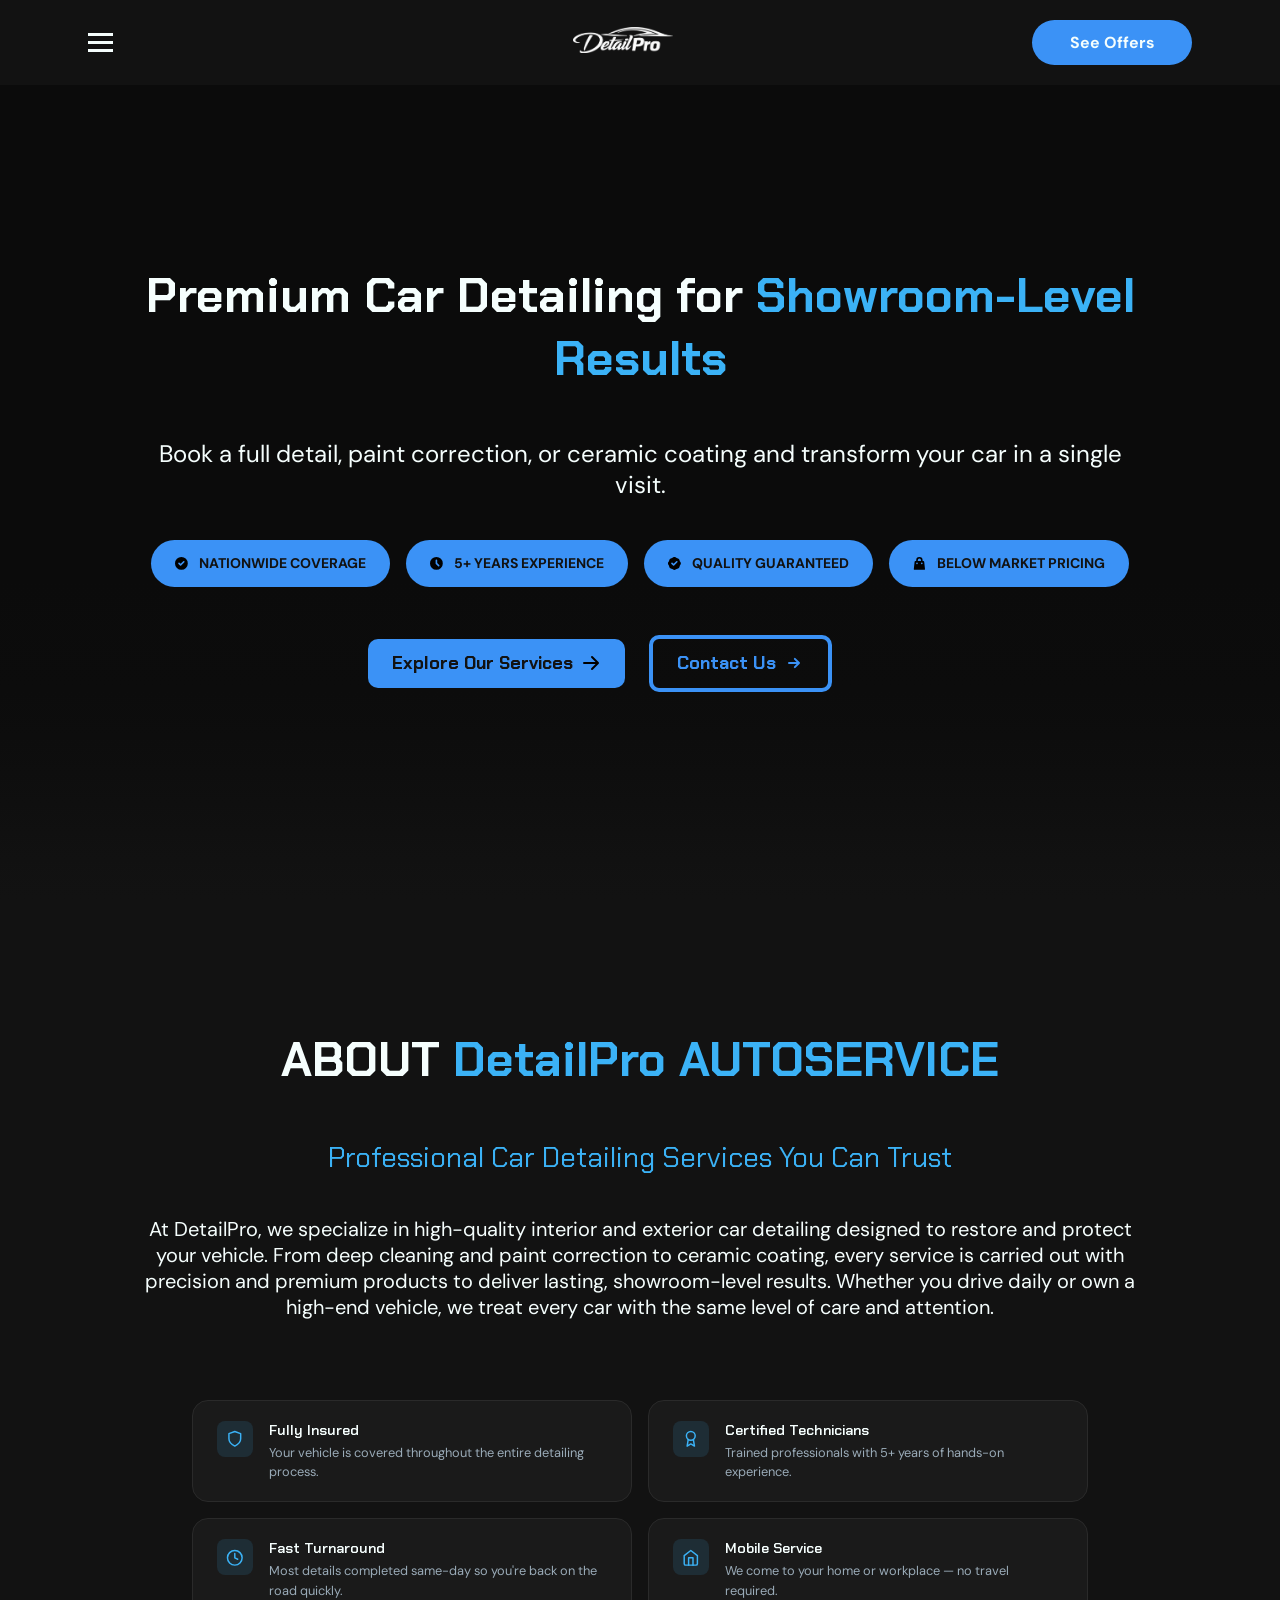
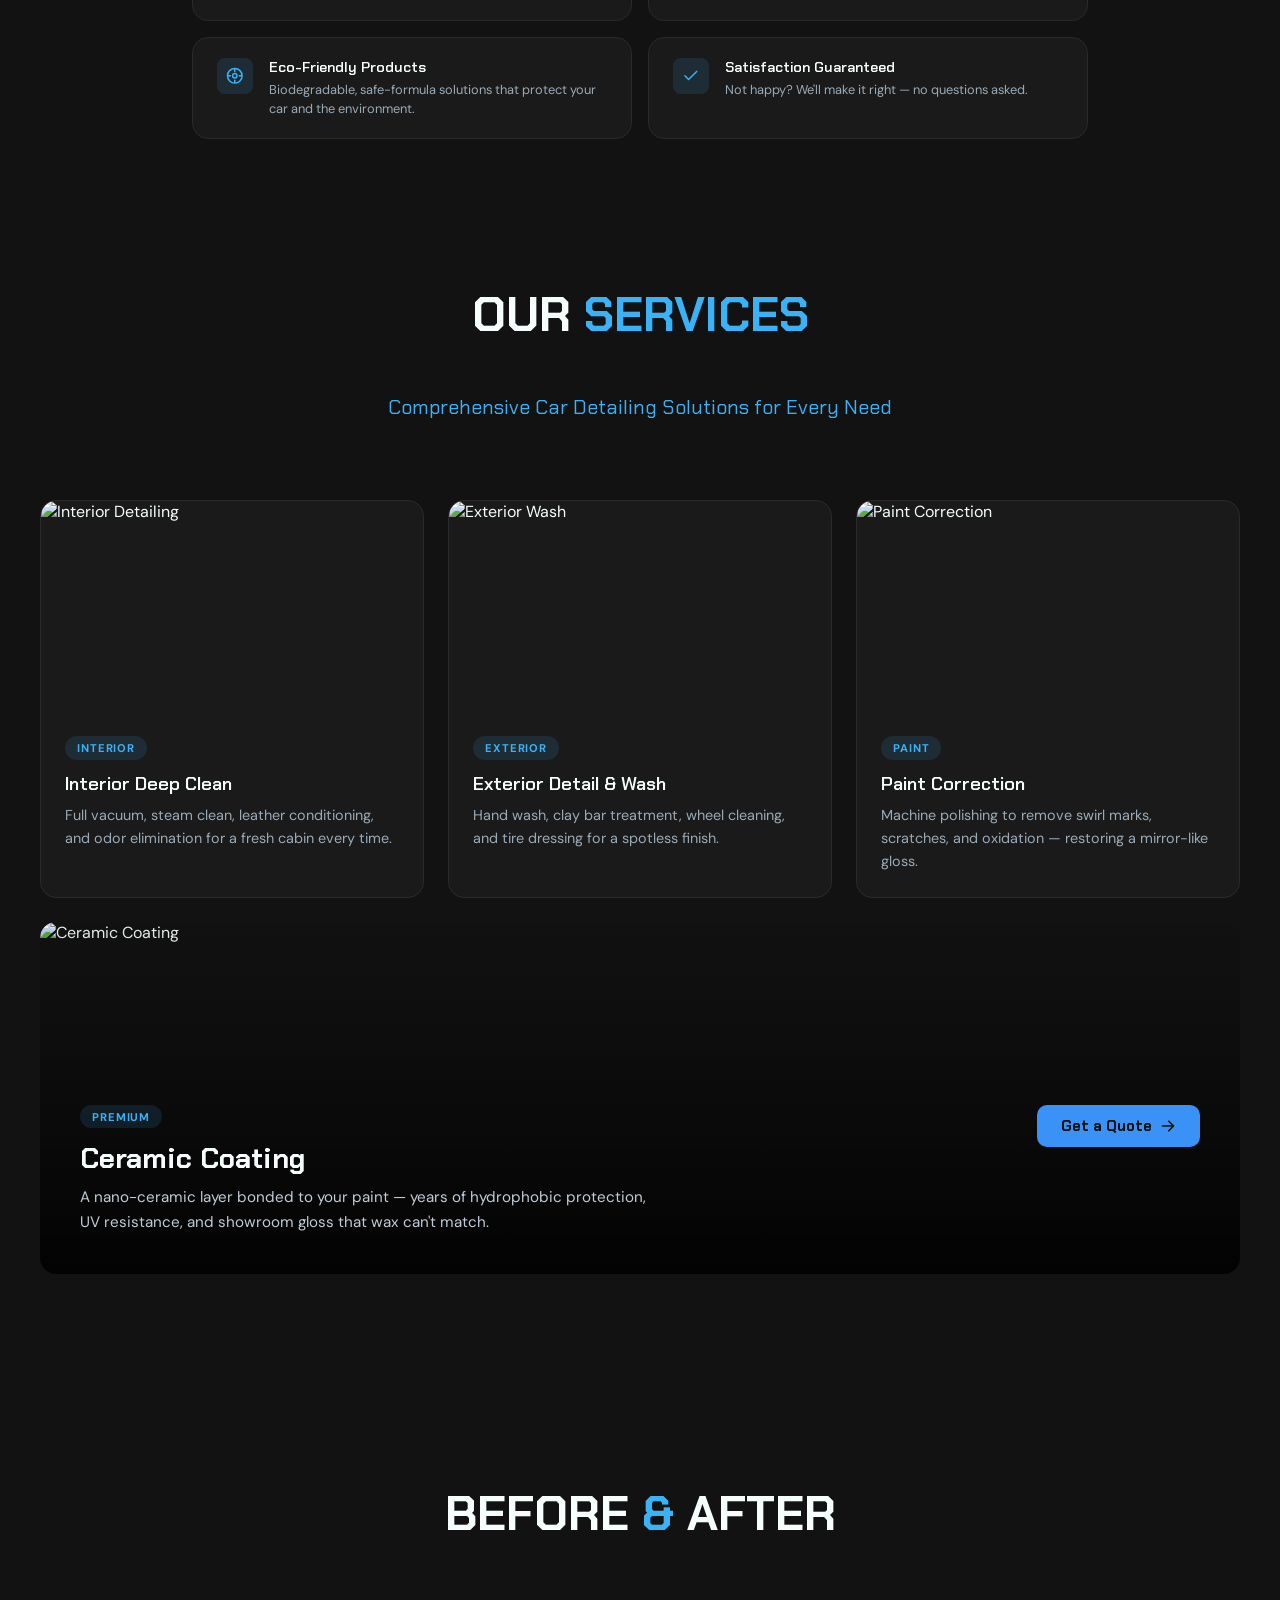
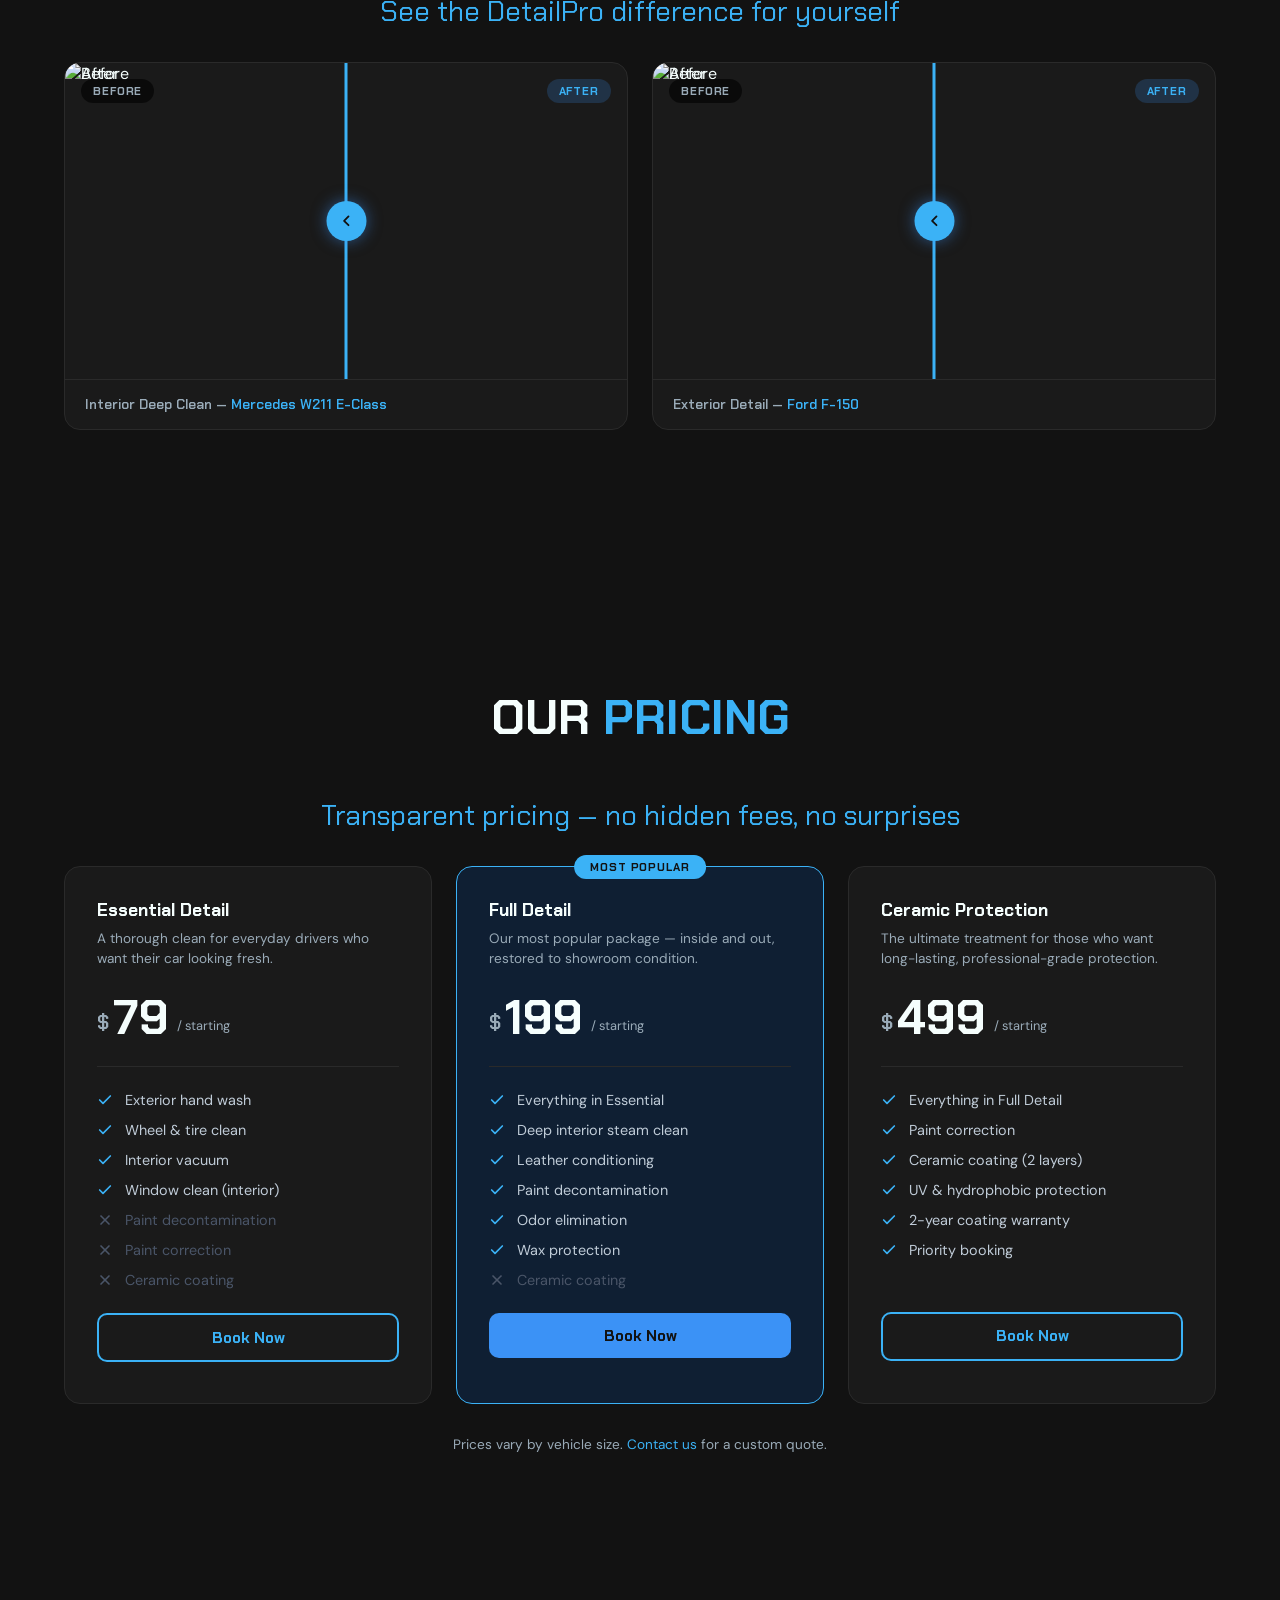
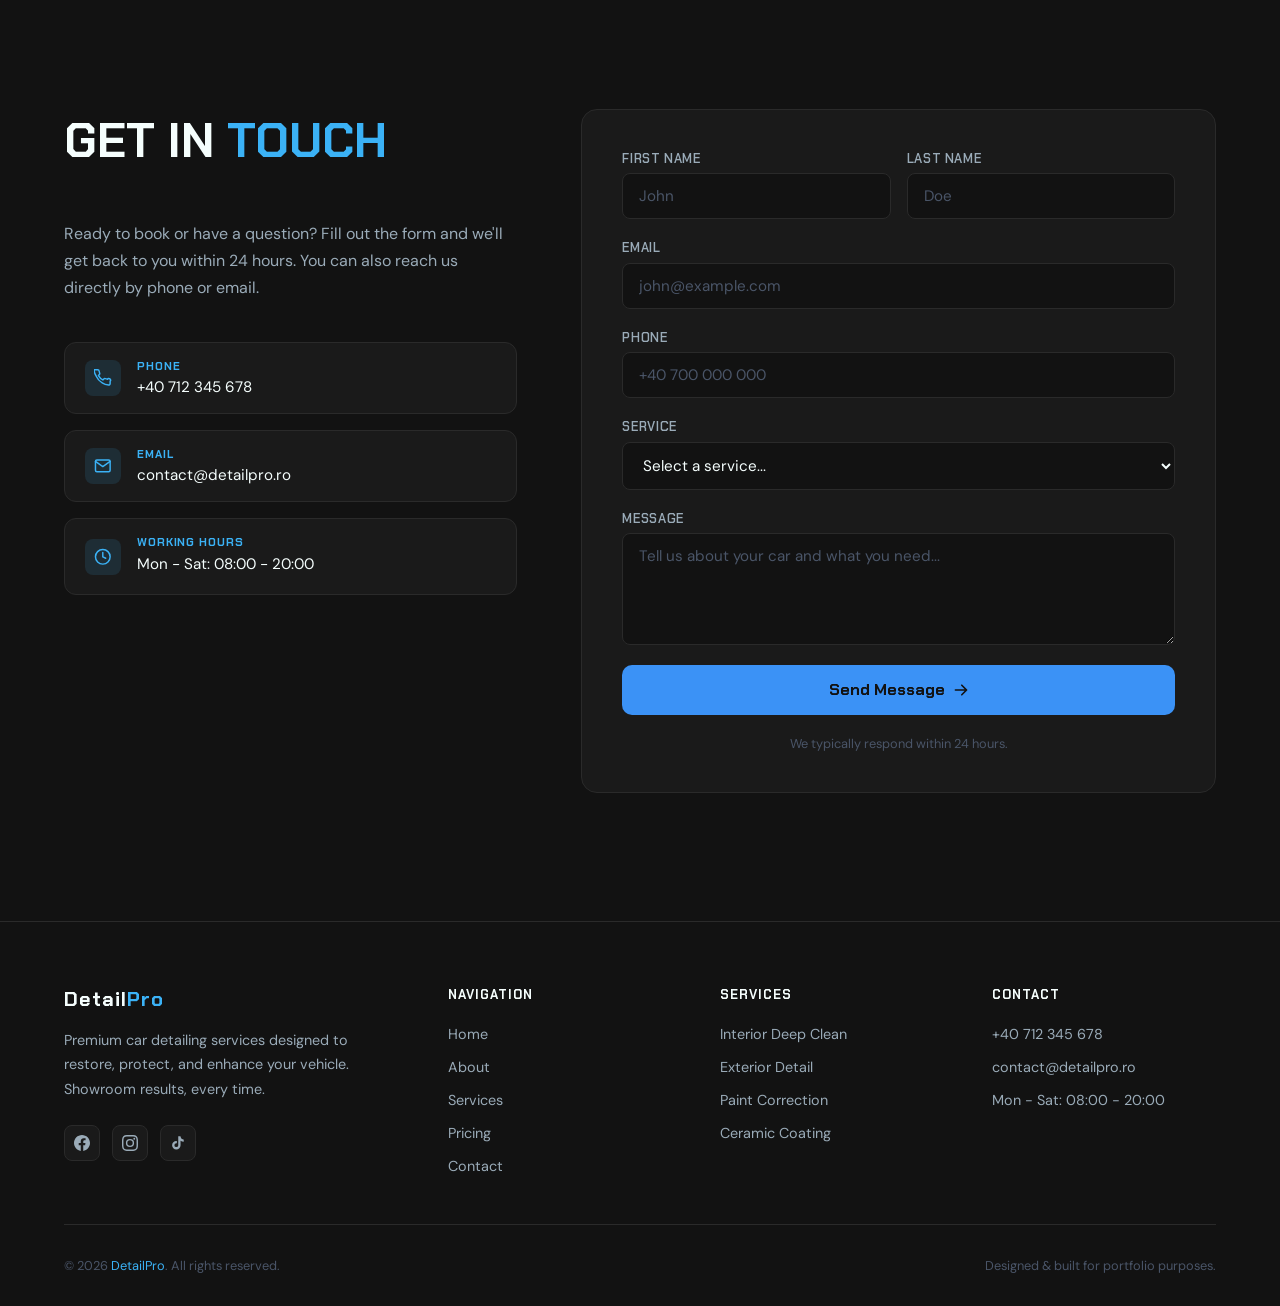
==== commit 9fb54d0a: "add footer" ====
--- a/index.html
+++ b/index.html
@@ -32,7 +32,7 @@
 
         
         <div class="navbar-button">
-            <a href="/services" class="btn"><span>See Offers</span></a>
+            <a href="#services" class="btn"><span>See Offers</span></a>
         </div>
     </nav>
     <section class="hero">
@@ -336,7 +336,7 @@
       </div>
     </div>
 
-    <form class="contact-form" name="contact" method="POST" data-netlify="true" netlify-honeypot="bot-field">
+    <form class="contact-form" name="contact" method="POST" data-netlify="true" netlify-honeypot="bot-field" action="/success.html">
       <input type="hidden" name="form-name" value="contact">
 <p style="display:none;"><label>Don't fill this out: <input name="bot-field"></label></p>
       <div class="form-row">
@@ -380,6 +380,66 @@
 
   </div>
 </section>
+<footer>
+  <div class="footer-inner">
+    <div class="footer-top">
+
+      <div class="footer-brand">
+        <div class="footer-logo">Detail<span>Pro</span></div>
+        <p>Premium car detailing services designed to restore, protect, and enhance your vehicle. Showroom results, every time.</p>
+        <div class="footer-socials">
+          <a href="#" class="footer-social-btn">
+            <svg viewBox="0 0 24 24" fill="currentColor"><path d="M24 12.073c0-6.627-5.373-12-12-12s-12 5.373-12 12c0 5.99 4.388 10.954 10.125 11.854v-8.385H7.078v-3.47h3.047V9.43c0-3.007 1.792-4.669 4.533-4.669 1.312 0 2.686.235 2.686.235v2.953H15.83c-1.491 0-1.956.925-1.956 1.874v2.25h3.328l-.532 3.47h-2.796v8.385C19.612 23.027 24 18.062 24 12.073z"/></svg>
+          </a>
+          <a href="#" class="footer-social-btn">
+            <svg viewBox="0 0 24 24" fill="currentColor"><path d="M12 2.163c3.204 0 3.584.012 4.85.07 3.252.148 4.771 1.691 4.919 4.919.058 1.265.069 1.645.069 4.849 0 3.205-.012 3.584-.069 4.849-.149 3.225-1.664 4.771-4.919 4.919-1.266.058-1.644.07-4.85.07-3.204 0-3.584-.012-4.849-.07-3.26-.149-4.771-1.699-4.919-4.92-.058-1.265-.07-1.644-.07-4.849 0-3.204.013-3.583.07-4.849.149-3.227 1.664-4.771 4.919-4.919 1.266-.057 1.645-.069 4.849-.069zM12 0C8.741 0 8.333.014 7.053.072 2.695.272.273 2.69.073 7.052.014 8.333 0 8.741 0 12c0 3.259.014 3.668.072 4.948.2 4.358 2.618 6.78 6.98 6.98C8.333 23.986 8.741 24 12 24c3.259 0 3.668-.014 4.948-.072 4.354-.2 6.782-2.618 6.979-6.98.059-1.28.073-1.689.073-4.948 0-3.259-.014-3.667-.072-4.947-.196-4.354-2.617-6.78-6.979-6.98C15.668.014 15.259 0 12 0zm0 5.838a6.162 6.162 0 100 12.324 6.162 6.162 0 000-12.324zM12 16a4 4 0 110-8 4 4 0 010 8zm6.406-11.845a1.44 1.44 0 100 2.881 1.44 1.44 0 000-2.881z"/></svg>
+          </a>
+          <a href="#" class="footer-social-btn">
+            <svg viewBox="0 0 24 24" fill="currentColor"><path d="M19.59 6.69a4.83 4.83 0 01-3.77-4.25V2h-3.45v13.67a2.89 2.89 0 01-2.88 2.5 2.89 2.89 0 01-2.89-2.89 2.89 2.89 0 012.89-2.89c.28 0 .54.04.79.1V9.01a6.33 6.33 0 00-.79-.05 6.34 6.34 0 00-6.34 6.34 6.34 6.34 0 006.34 6.34 6.34 6.34 0 006.33-6.34V8.69a8.18 8.18 0 004.78 1.52V6.76a4.85 4.85 0 01-1.01-.07z"/></svg>
+          </a>
+        </div>
+      </div>
+
+      <div class="footer-col">
+        <h4>Navigation</h4>
+        <ul>
+          <li><a href="#">Home</a></li>
+          <li><a href="#about">About</a></li>
+          <li><a href="#services">Services</a></li>
+          <li><a href="#pricing">Pricing</a></li>
+          <li><a href="#contact">Contact</a></li>
+        </ul>
+      </div>
+
+      <div class="footer-col">
+        <h4>Services</h4>
+        <ul>
+          <li><a href="#services">Interior Deep Clean</a></li>
+          <li><a href="#services">Exterior Detail</a></li>
+          <li><a href="#services">Paint Correction</a></li>
+          <li><a href="#services">Ceramic Coating</a></li>
+        </ul>
+      </div>
+
+      <div class="footer-col">
+        <h4>Contact</h4>
+        <ul>
+          <li><a href="tel:+40712345678">+40 712 345 678</a></li>
+          <li><a href="mailto:contact@detailpro.ro">contact@detailpro.ro</a></li>
+          <li><a href="#contact">Mon - Sat: 08:00 - 20:00</a></li>
+        </ul>
+      </div>
+
+    </div>
+
+    <div class="footer-divider"></div>
+
+    <div class="footer-bottom">
+      <p>© 2026 <span>DetailPro</span>. All rights reserved.</p>
+      <p>Designed & built for portfolio purposes.</p>
+    </div>
+  </div>
+</footer>
 
     <script src="index.js"></script>
 </body>
--- a/styles.css
+++ b/styles.css
@@ -1071,6 +1071,127 @@
   text-align: center;
 }
 
+footer {
+  border-top: 1px solid #2a2a2a;
+  padding: 4rem 2.5rem 2rem;
+}
+
+.footer-inner {
+  max-width: 72rem;
+  margin: 0 auto;
+}
+
+.footer-top {
+  display: grid;
+  grid-template-columns: 1.5fr 1fr 1fr 1fr;
+  gap: 3rem;
+  margin-bottom: 3rem;
+}
+
+.footer-brand p {
+  color: #9aabb8;
+  font-size: 0.9rem;
+  line-height: 1.7;
+  margin-top: 1rem;
+  max-width: 20rem;
+}
+
+.footer-logo {
+  font-family: 'Chakra Petch', sans-serif;
+  font-size: 1.25rem;
+  font-weight: 700;
+  color: #f5fefd;
+  letter-spacing: 0.05em;
+}
+
+.footer-logo span {
+  color: #3BB2F6;
+}
+
+.footer-socials {
+  display: flex;
+  gap: 0.75rem;
+  margin-top: 1.5rem;
+}
+
+.footer-social-btn {
+  width: 2.25rem;
+  height: 2.25rem;
+  border-radius: 0.5rem;
+  background: #1a1a1a;
+  border: 1px solid #2a2a2a;
+  display: flex;
+  align-items: center;
+  justify-content: center;
+  transition: border-color 0.25s, background 0.25s;
+  text-decoration: none;
+}
+
+.footer-social-btn:hover {
+  border-color: #3BB2F6;
+  background: rgba(59, 178, 246, 0.1);
+}
+
+.footer-social-btn svg {
+  width: 1rem;
+  height: 1rem;
+  color: #9aabb8;
+}
+
+.footer-social-btn:hover svg {
+  color: #3BB2F6;
+}
+
+.footer-col h4 {
+  font-family: 'Chakra Petch', sans-serif;
+  font-size: 0.8rem;
+  font-weight: 700;
+  letter-spacing: 0.08em;
+  text-transform: uppercase;
+  color: #f5fefd;
+  margin-bottom: 1.25rem;
+}
+
+.footer-col ul {
+  list-style: none;
+  display: flex;
+  flex-direction: column;
+  gap: 0.75rem;
+}
+
+.footer-col ul li a {
+  color: #9aabb8;
+  text-decoration: none;
+  font-size: 0.9rem;
+  transition: color 0.2s;
+}
+
+.footer-col ul li a:hover {
+  color: #3BB2F6;
+}
+
+.footer-divider {
+  height: 1px;
+  background: #2a2a2a;
+  margin-bottom: 2rem;
+}
+
+.footer-bottom {
+  display: flex;
+  align-items: center;
+  justify-content: space-between;
+  gap: 1rem;
+  flex-wrap: wrap;
+}
+
+.footer-bottom p {
+  font-size: 0.8rem;
+  color: #4a5568;
+}
+
+.footer-bottom p span {
+  color: #3BB2F6;
+}
 
 
 
@@ -1107,4 +1228,22 @@
   .form-row {
     grid-template-columns: 1fr;
   }
+  .footer-top {
+    grid-template-columns: 1fr 1fr;
+  }
+  .footer-brand {
+    grid-column: span 2;
+  }
+}
+@media (max-width: 480px) {
+  .footer-top {
+    grid-template-columns: 1fr;
+  }
+  .footer-brand {
+    grid-column: span 1;
+  }
+  .footer-bottom {
+    flex-direction: column;
+    text-align: center;
+  }
 }
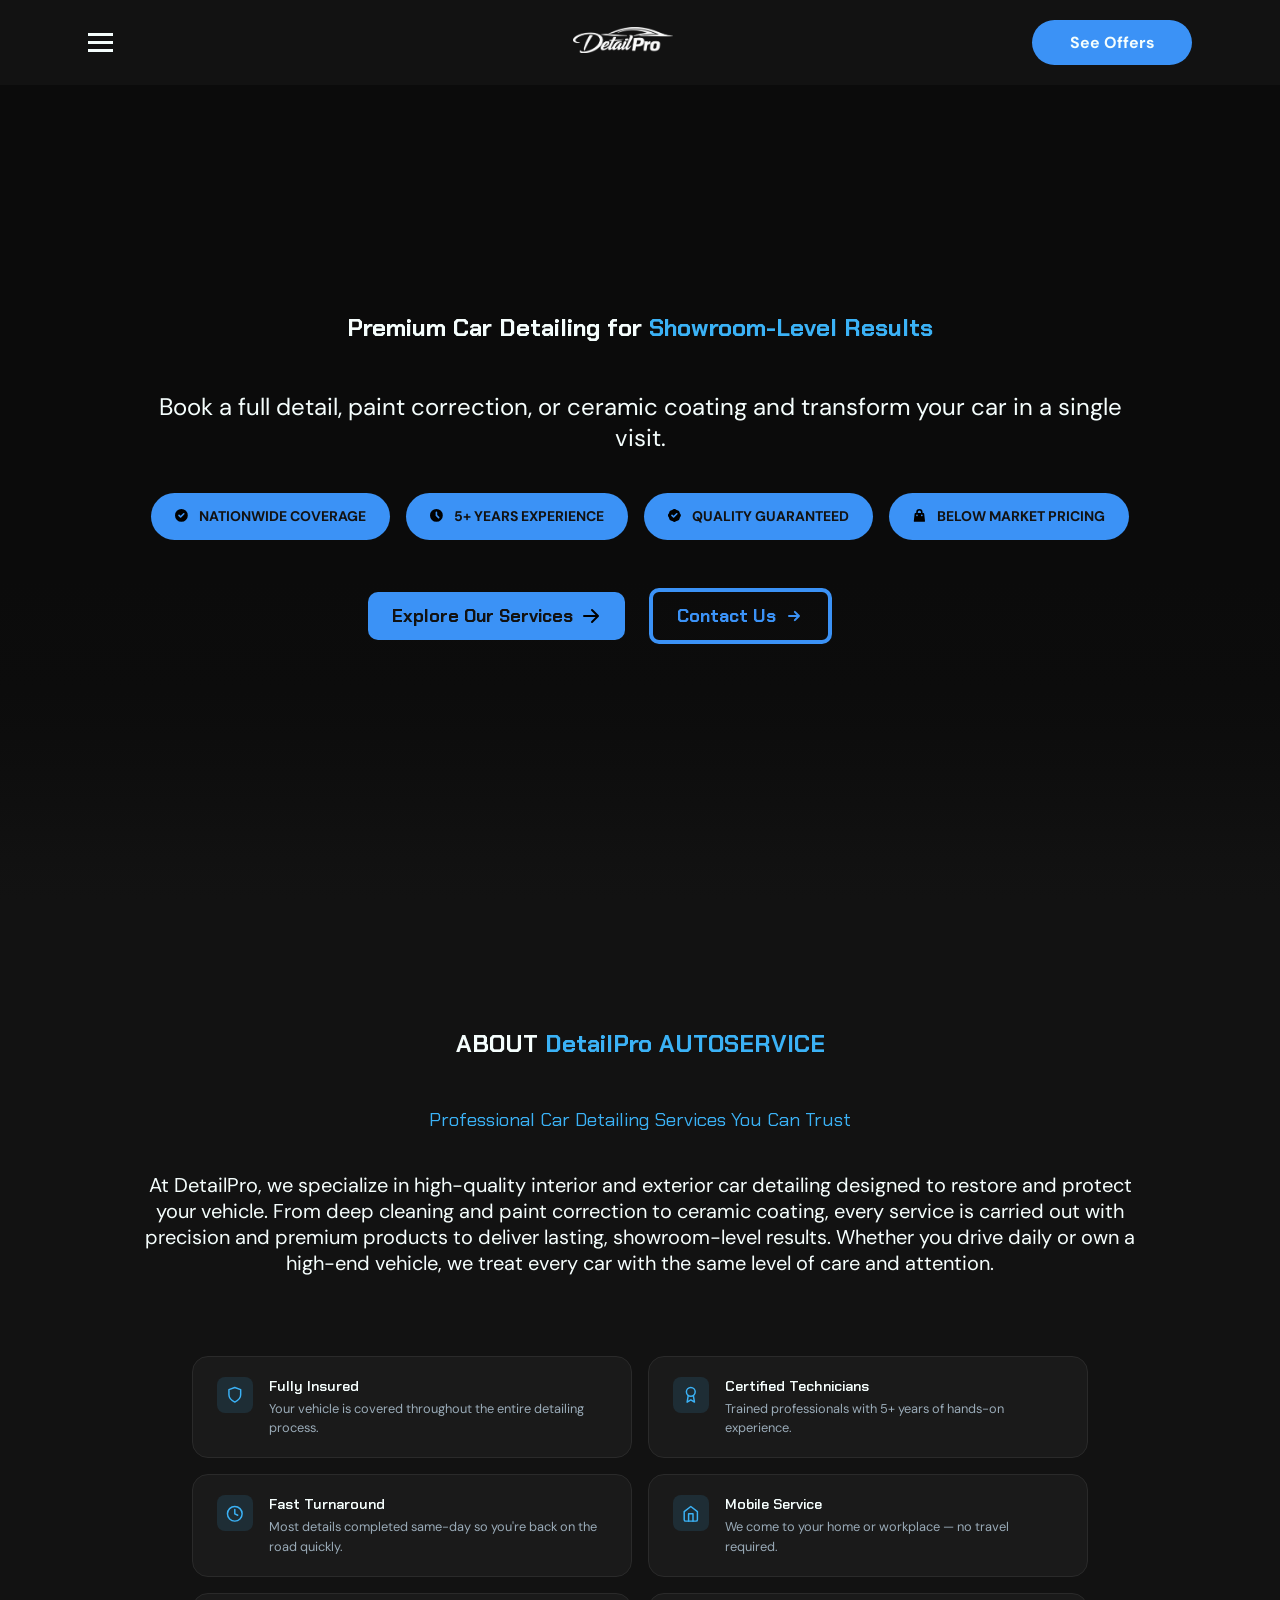
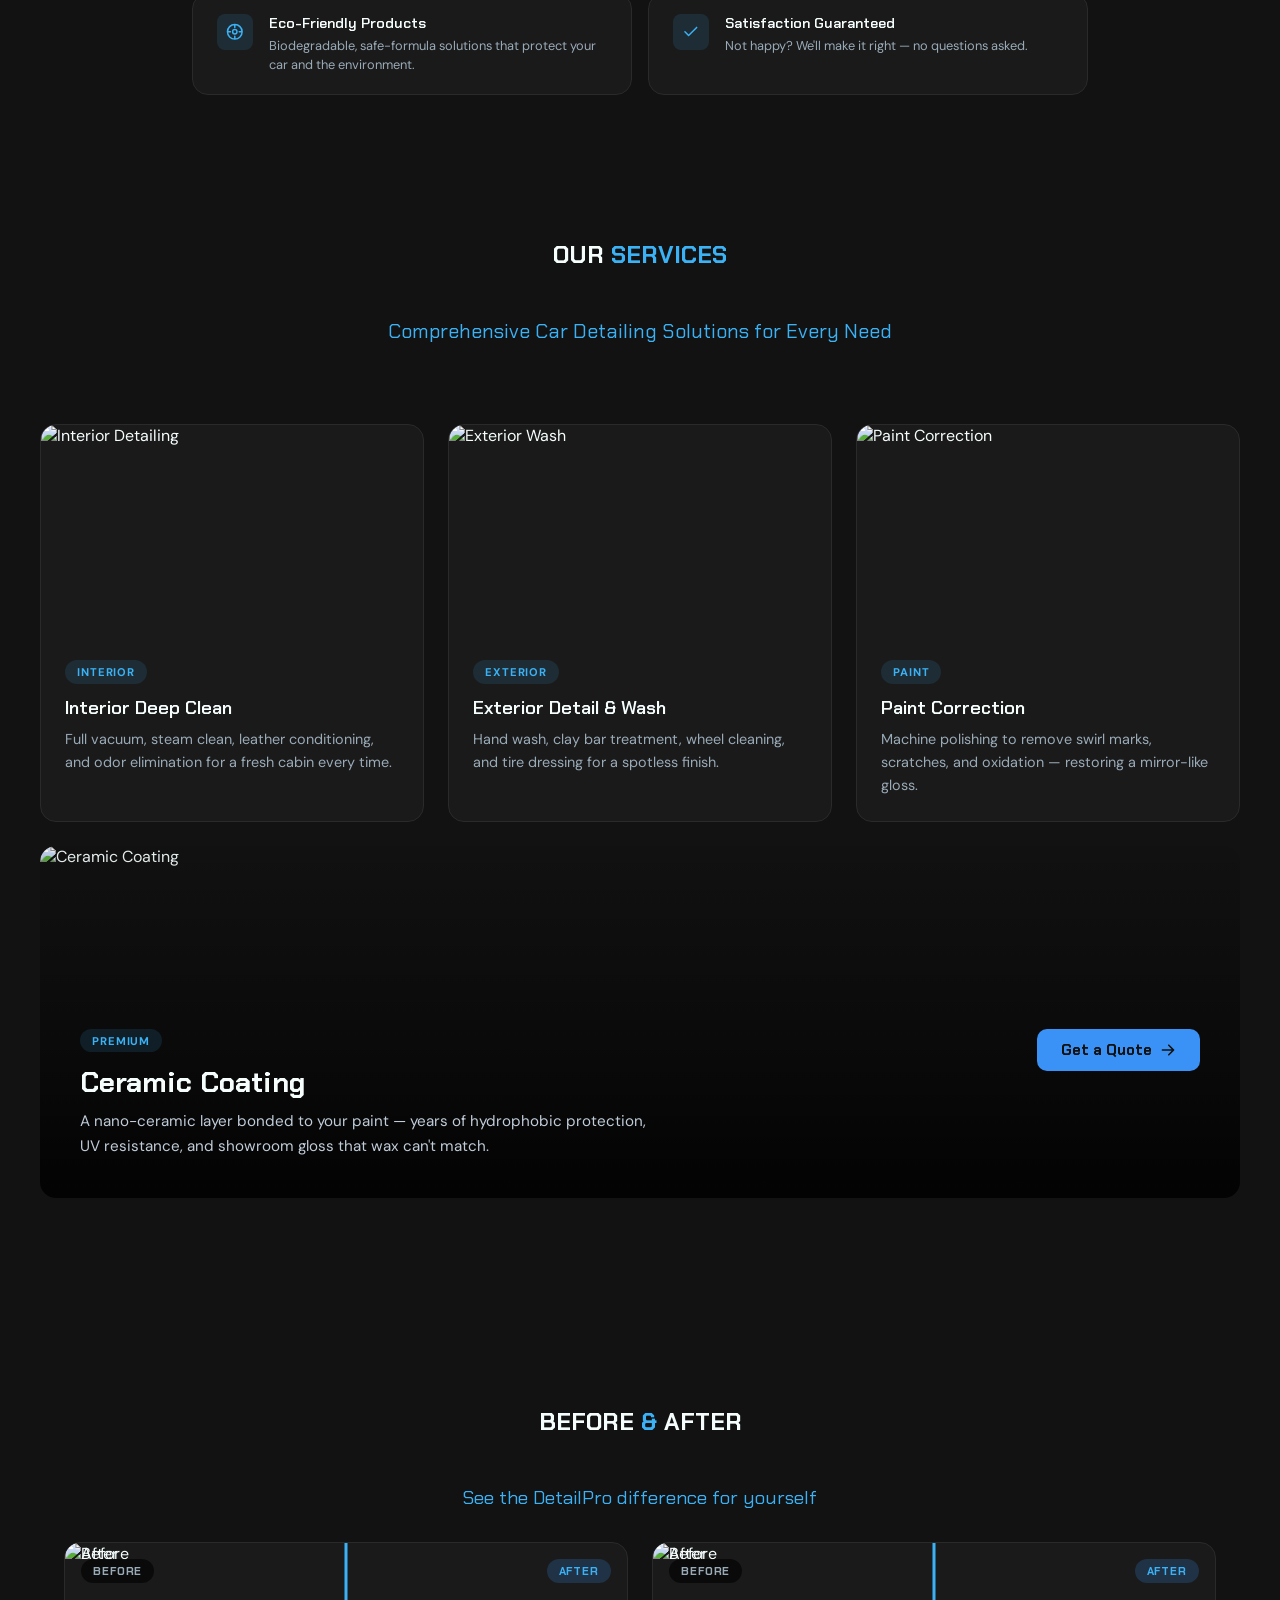
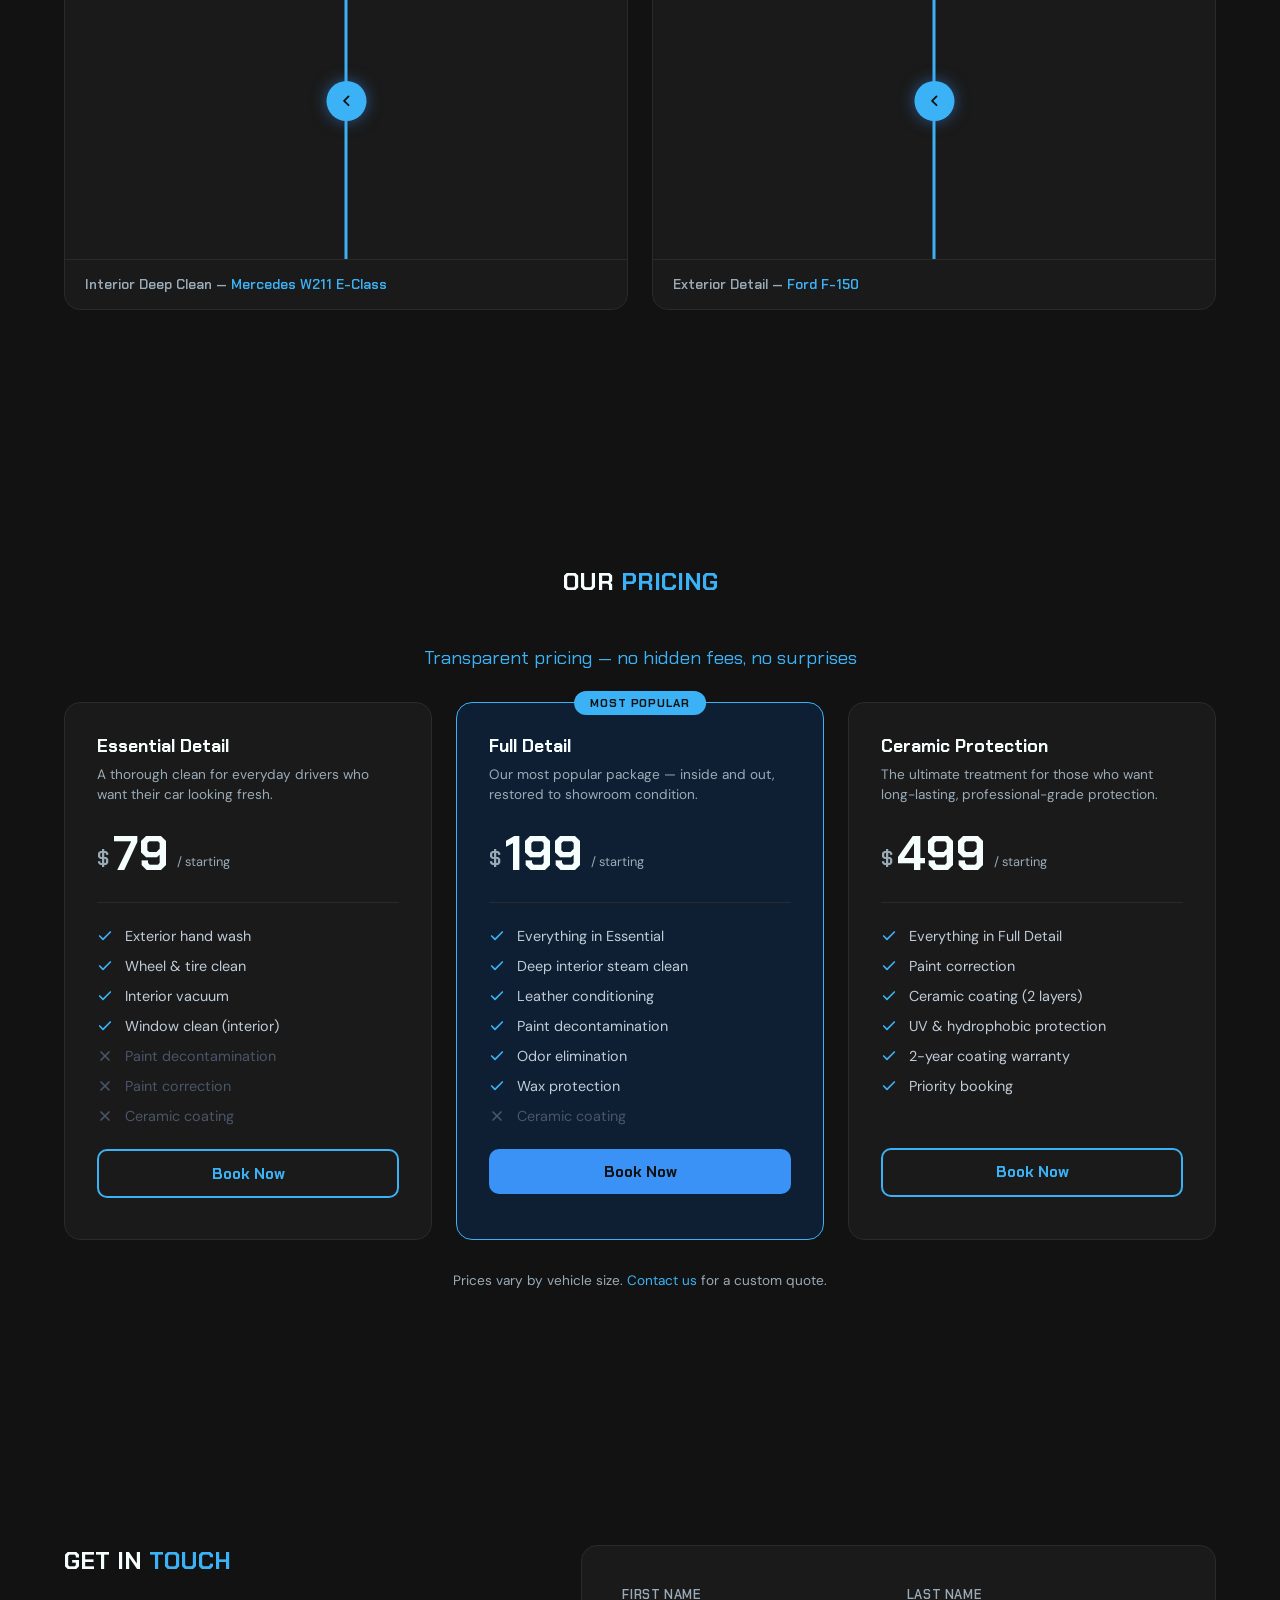
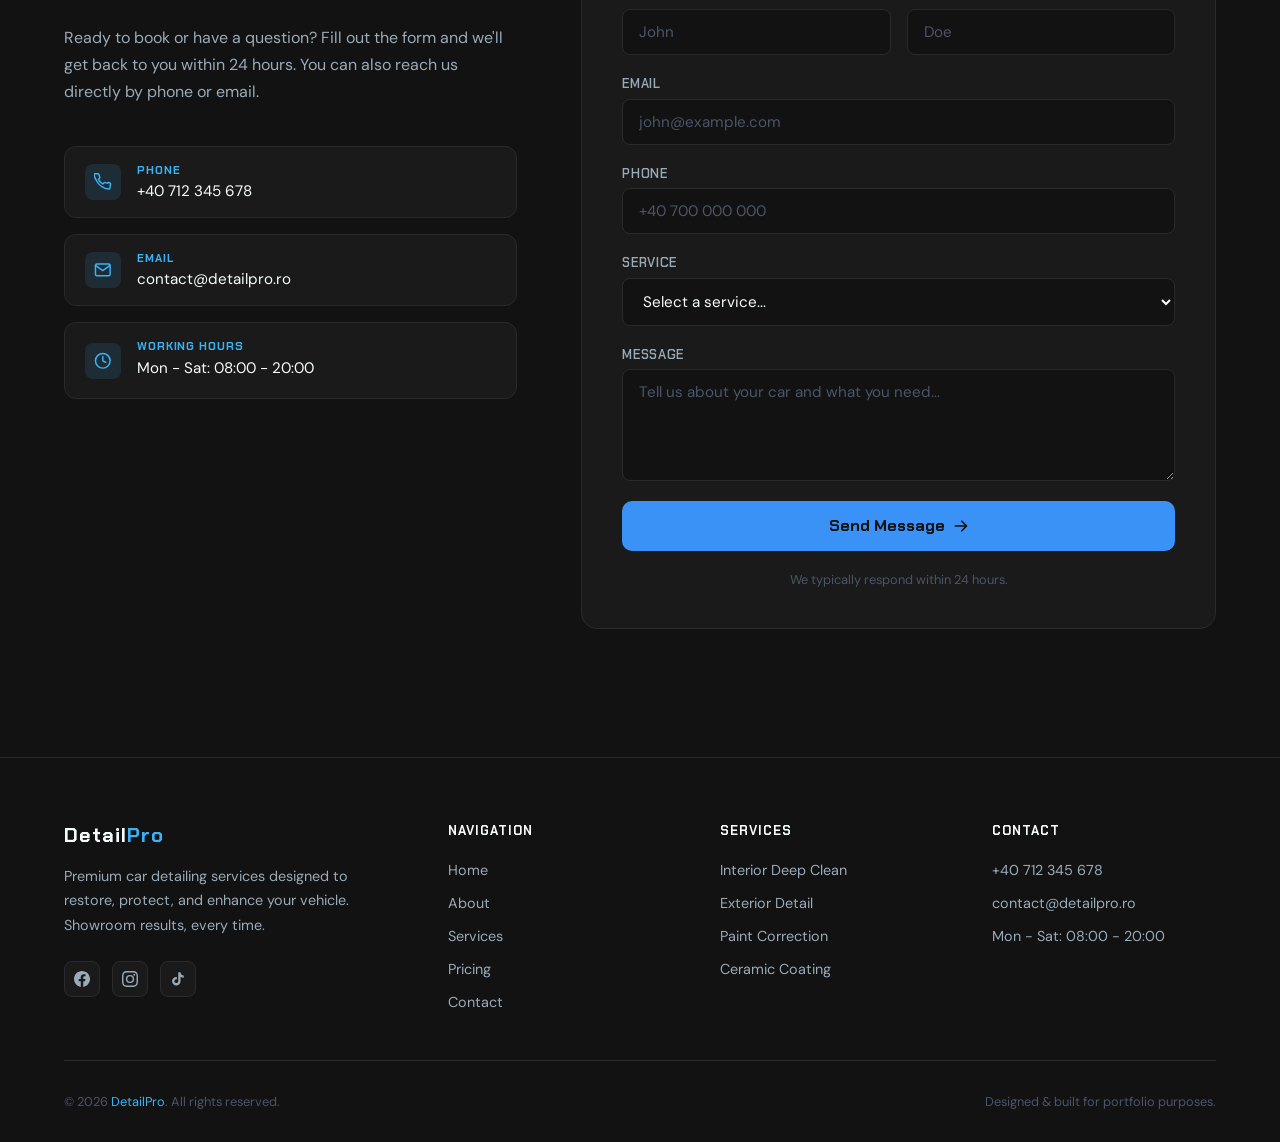
==== commit af3a4802: "optimizare diferite device-uri" ====
--- a/index.html
+++ b/index.html
@@ -1,3 +1,5 @@
+<!-- https://detailpro0.netlify.app/ -->
+
 <!DOCTYPE html>
 <html lang="en">
 <head>
@@ -8,6 +10,8 @@
     <link rel="preconnect" href="https://fonts.googleapis.com">
 <link rel="preconnect" href="https://fonts.gstatic.com" crossorigin>
 <link href="https://fonts.googleapis.com/css2?family=Chakra+Petch:ital,wght@0,300;0,400;0,500;0,600;0,700;1,300;1,400;1,500;1,600;1,700&family=DM+Sans:ital,opsz,wght@0,9..40,100..1000;1,9..40,100..1000&family=Montserrat:ital,wght@0,100..900;1,100..900&display=swap" rel="stylesheet">
+<meta name="description">
+<meta property="og:image">
 </head>
 <body>
     <nav class="navbar" id="navbar">
--- a/styles.css
+++ b/styles.css
@@ -1197,53 +1197,269 @@
 
 
 
-@media (min-width: 64rem) {
-    .main-header {
-        font-size: 3.75rem;
-    }
-}
-@media (min-width: 48rem) {
-    .main-header {
-        font-size: 3rem;
-    }
-    .sub-header {
-        font-size: 1.75rem;
-    }
-}
- @media (max-width: 640px) {
-  .srv-featured {
+@media (max-width: 1024px) {
+  .navbar {
+    padding: 20px 2rem;
+  }
+
+  .logo {
+    padding: 0;
+  }
+
+  .hero-wrapper {
+    padding: 100px 2rem;
+  }
+
+  #about {
+    padding-block: 5rem;
+    padding-bottom: 3rem;
+  }
+
+  #services-grid {
+    padding: 3rem 2rem 0 2rem;
+  }
+
+  .services-text {
+    padding-top: 3rem;
+  }
+
+  #before-after {
+    padding: 5rem 2rem;
+  }
+
+  #pricing {
+    padding: 5rem 2rem;
+  }
+
+  #contact {
+    padding: 5rem 2rem;
+  }
+
+  footer {
+    padding: 3rem 2rem 1.5rem;
+  }
+}
+
+@media (max-width: 768px) {
+  /* Navbar */
+  .navbar {
+    padding: 16px 1.5rem;
+  }
+
+  .logo {
+    padding: 0;
+  }
+
+  .navbar-button {
+    display: none;
+  }
+
+  /* Hero */
+  .hero-wrapper {
+    padding: 80px 1.5rem 60px;
+    text-align: center;
+  }
+
+  .hero-wrapper p {
+    font-size: 1.1rem;
+    margin-top: 1.25rem;
+    margin-bottom: 1.75rem;
+  }
+
+  .hero-btn-cnt {
+    flex-direction: column;
+    gap: 1rem;
+  }
+
+  #hero-btn-contact {
+    margin-right: 0;
+  }
+
+  .rep-wrap {
+    gap: 0.5rem;
+    margin-bottom: 2rem;
+  }
+
+  /* About */
+  #about {
+    padding: 4rem 1.5rem 2.5rem;
+  }
+
+  .about-text {
+    margin-bottom: 3rem;
+    padding: 0 1rem;
+  }
+
+  .about-text p {
+    font-size: 1rem;
+  }
+
+  .about-features {
     grid-template-columns: 1fr;
-  }
-}
-@media (max-width: 768px) {
+    max-width: 100%;
+    padding: 0 0.5rem;
+  }
+
+  /* Services */
+  #services-grid {
+    padding: 2rem 1.5rem 0;
+  }
+
+  .services-text {
+    padding-top: 2rem;
+    padding-inline: 1rem;
+  }
+
+  .srv-grid {
+    grid-template-columns: 1fr;
+  }
+
+  .srv-banner {
+    min-height: 16rem;
+    margin-bottom: 3rem;
+  }
+
+  .srv-banner-content {
+    flex-direction: column;
+    align-items: flex-start;
+    gap: 1rem;
+    padding: 1.5rem;
+  }
+
+  /* Before & After */
+  #before-after {
+    padding: 4rem 1.5rem;
+  }
+
+  .ba-grid {
+    grid-template-columns: 1fr;
+  }
+
+  /* Pricing */
+  #pricing {
+    padding: 4rem 1.5rem;
+  }
+
   .pricing-grid {
     grid-template-columns: 1fr;
-    max-width: 28rem;
-    margin: 0 auto;
-  }
+    max-width: 100%;
+  }
+
+  .pricing-card {
+    height: auto;
+  }
+
+  .pricing-card:nth-child(3) .pricing-btn {
+    margin-top: 0;
+  }
+
+  /* Contact */
+  #contact {
+    padding: 4rem 1.5rem;
+  }
+
   .contact-inner {
     grid-template-columns: 1fr;
-    gap: 2.5rem;
-  }
+    gap: 2rem;
+  }
+
   .form-row {
     grid-template-columns: 1fr;
   }
+
+  /* Footer */
+  footer {
+    padding: 2.5rem 1.5rem 1.5rem;
+  }
+
   .footer-top {
     grid-template-columns: 1fr 1fr;
-  }
+    gap: 2rem;
+    margin-bottom: 2rem;
+  }
+
   .footer-brand {
     grid-column: span 2;
   }
-}
+
+  .footer-brand p {
+    max-width: 100%;
+  }
+}
+
 @media (max-width: 480px) {
+  /* Navbar */
+  .navbar {
+    padding: 14px 1rem;
+  }
+
+  /* Hero */
+  .hero-wrapper {
+    padding: 70px 1rem 50px;
+  }
+
+  .feature-tag > div {
+    font-size: 0.75rem;
+    padding-block: 0.5rem;
+    padding-inline: 1rem;
+  }
+
+  /* About */
+  #about {
+    padding: 3rem 1rem 2rem;
+  }
+
+  /* Services */
+  #services-grid {
+    padding: 1.5rem 1rem 0;
+  }
+
+  .services-text {
+    padding-top: 1.5rem;
+    padding-inline: 0.5rem;
+  }
+
+  /* Before & After */
+  #before-after {
+    padding: 3rem 1rem;
+  }
+
+  /* Pricing */
+  #pricing {
+    padding: 3rem 1rem;
+  }
+
+  /* Contact */
+  #contact {
+    padding: 3rem 1rem;
+  }
+
+  /* Footer */
+  footer {
+    padding: 2rem 1rem 1rem;
+  }
+
   .footer-top {
     grid-template-columns: 1fr;
-  }
+    gap: 1.5rem;
+  }
+
   .footer-brand {
     grid-column: span 1;
   }
+
   .footer-bottom {
     flex-direction: column;
     text-align: center;
+    gap: 0.5rem;
+  }
+
+  /* Main header smaller on mobile */
+  .main-header {
+    font-size: 2rem !important;
+  }
+
+  .sub-header {
+    font-size: 1rem !important;
   }
 }
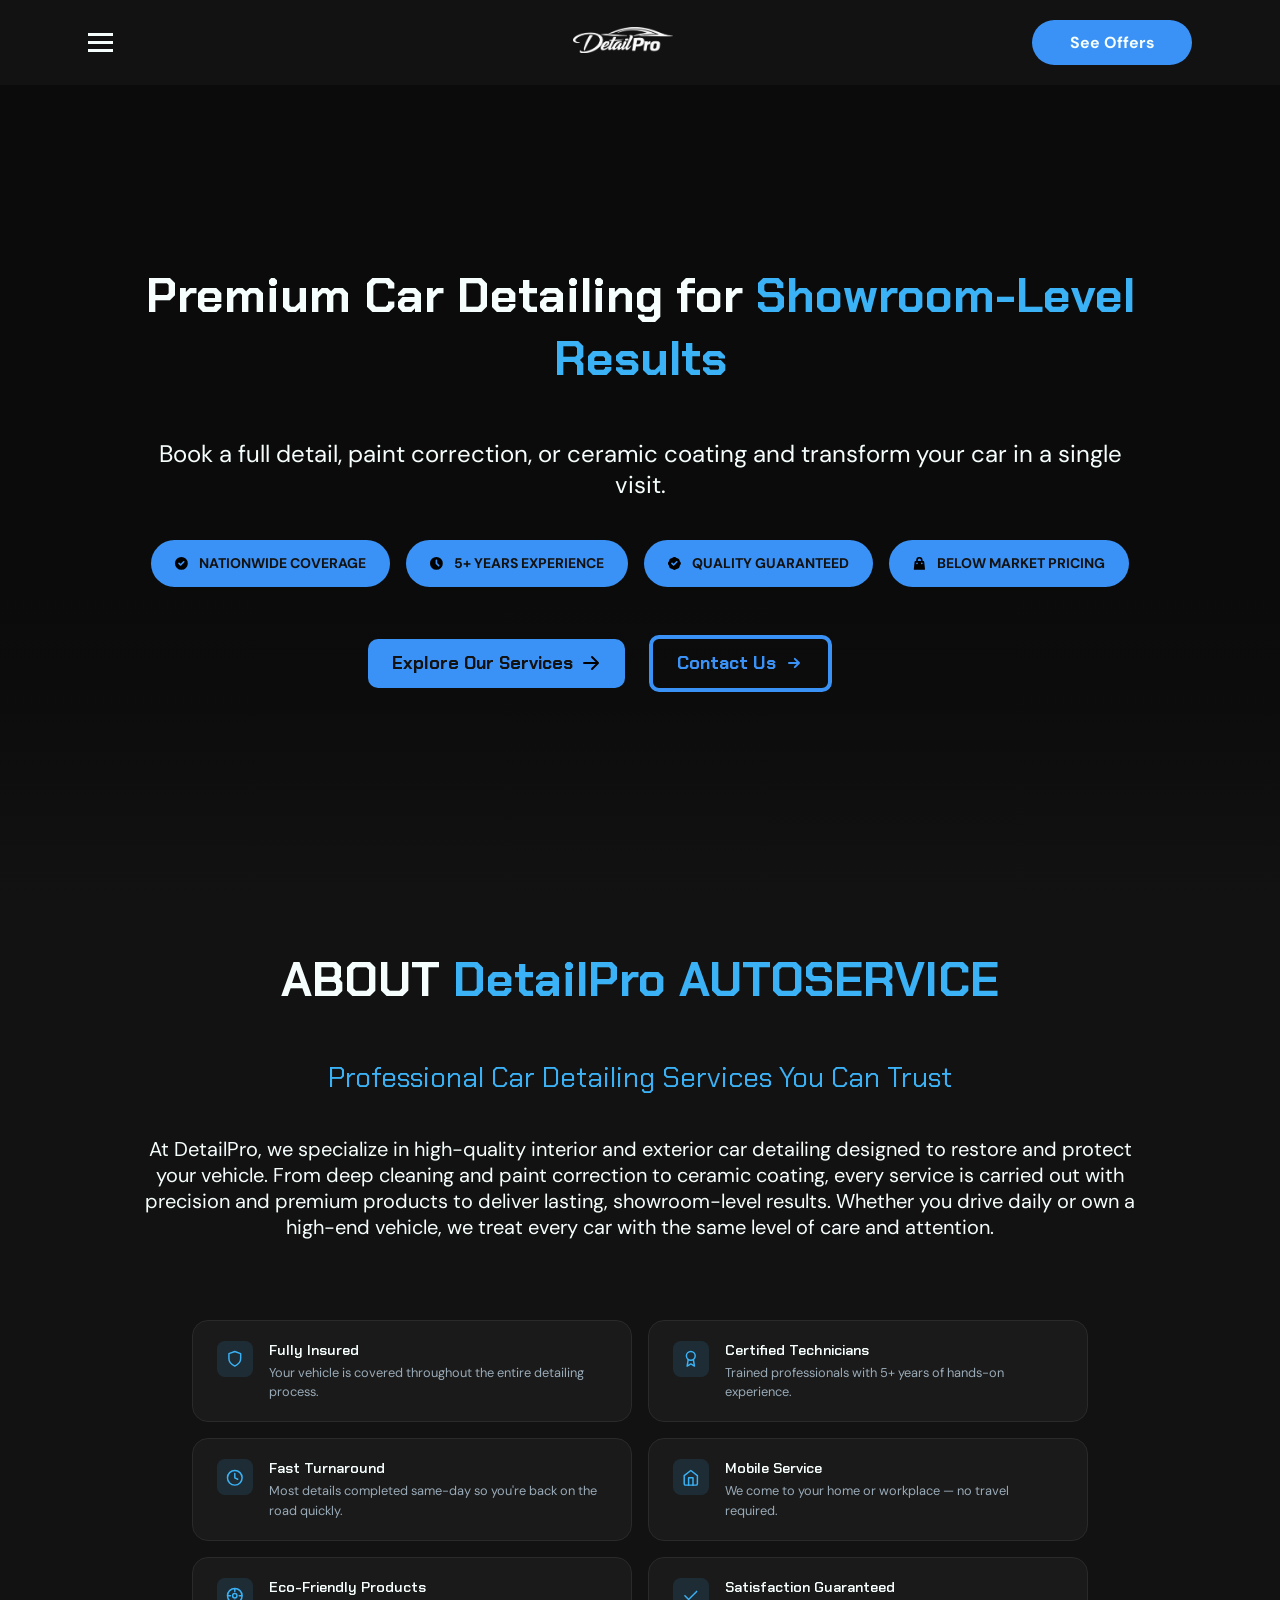
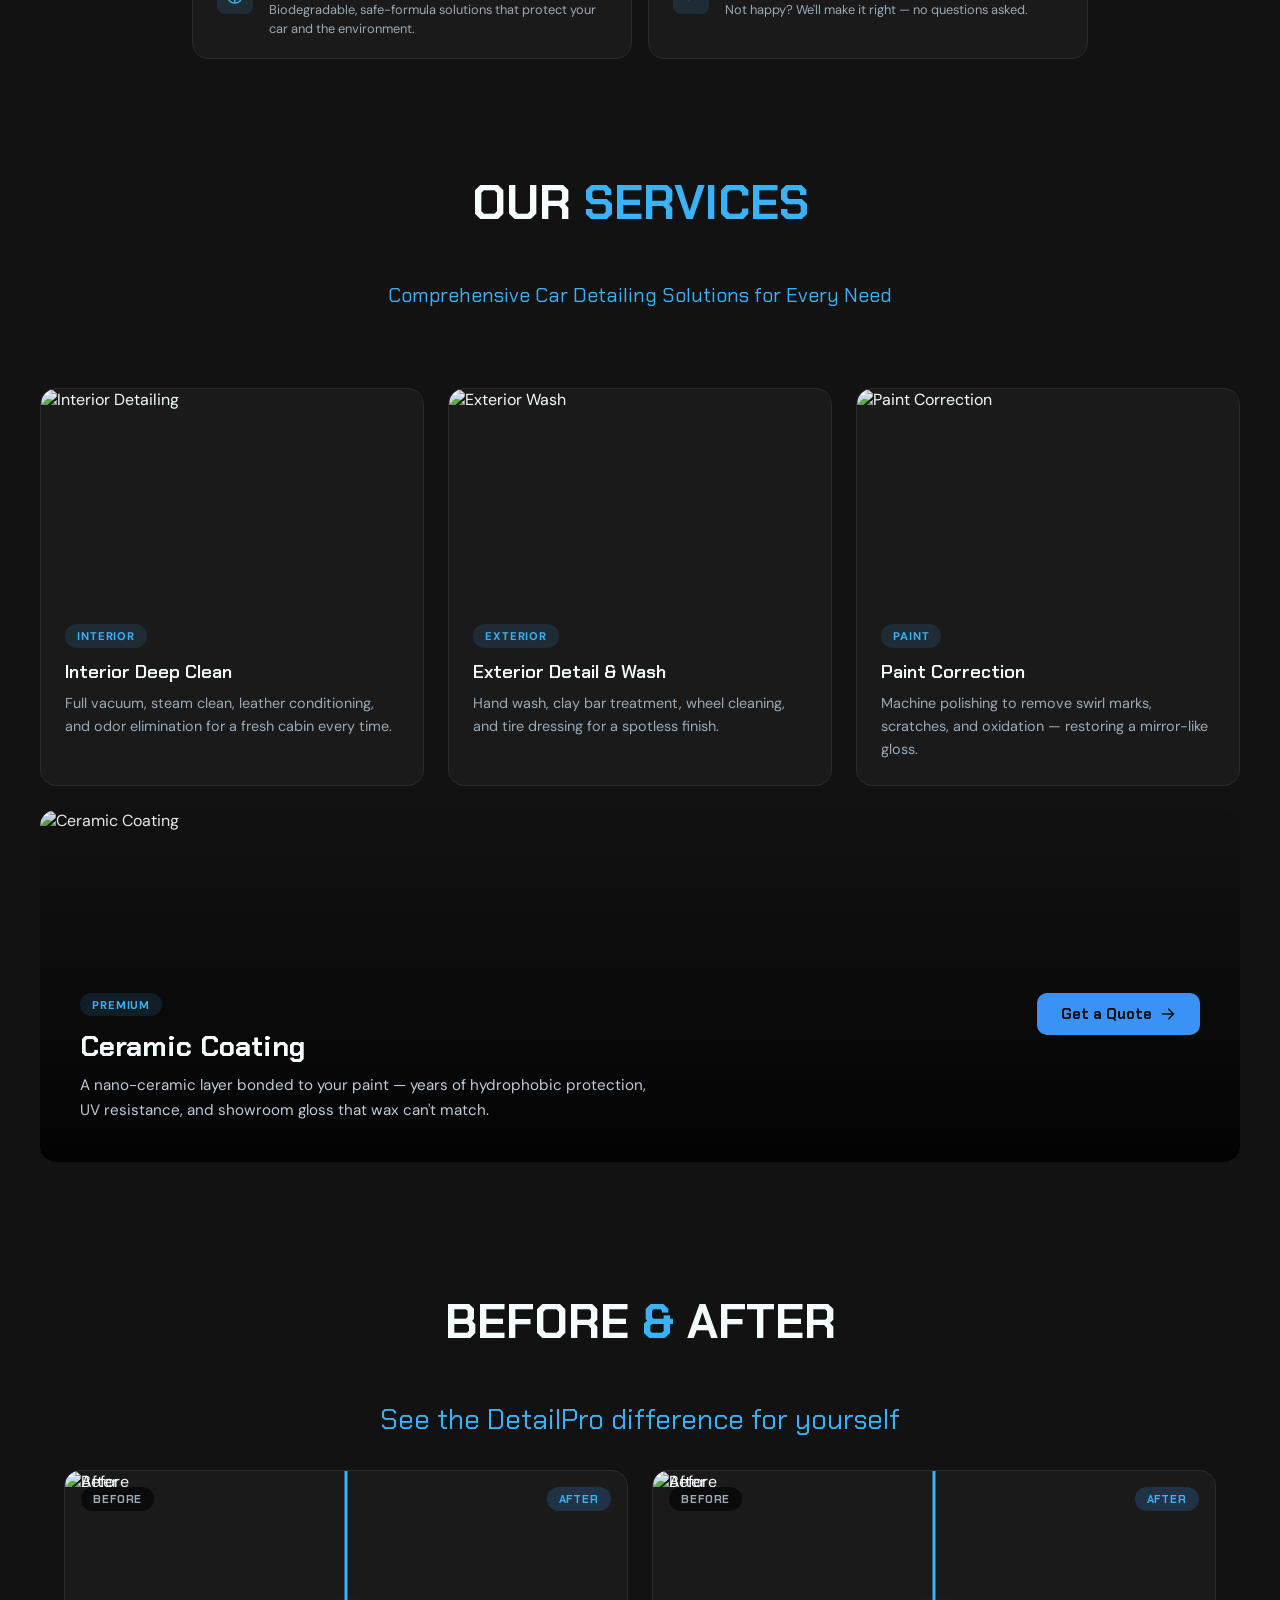
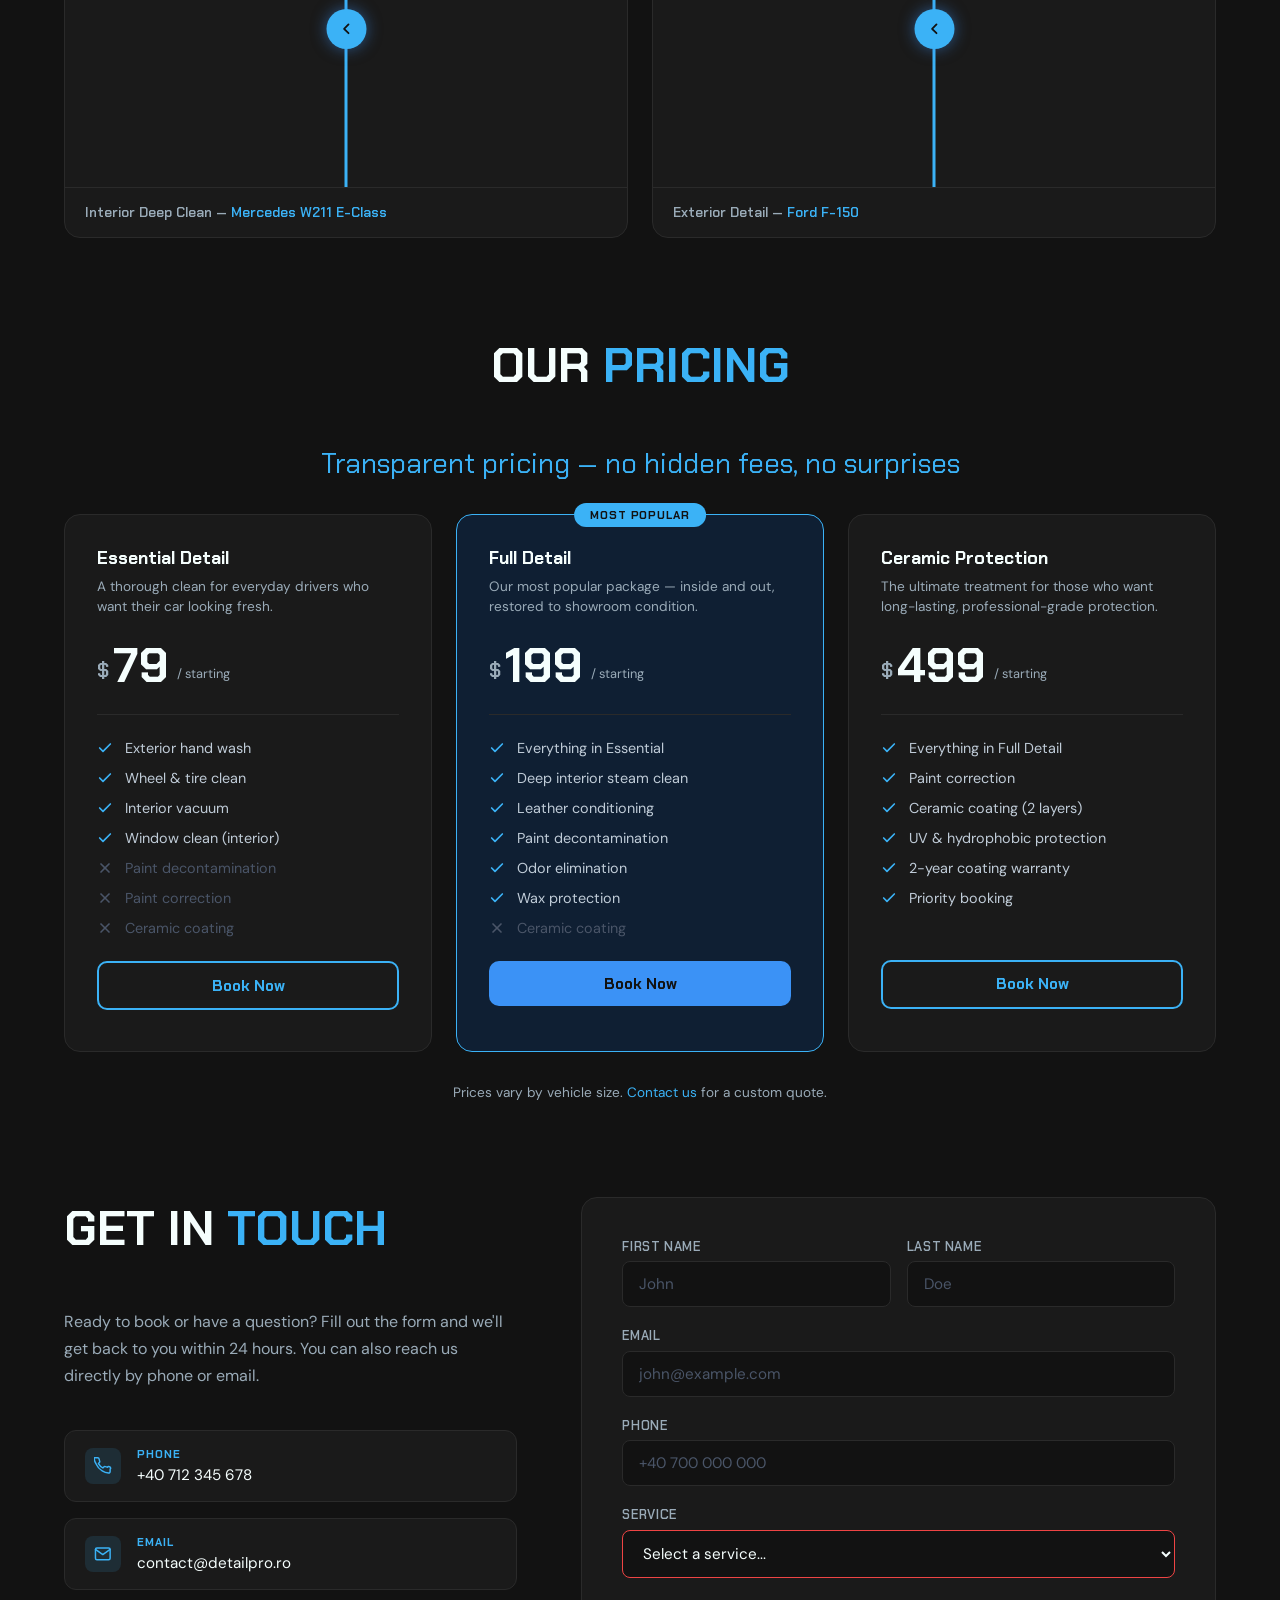
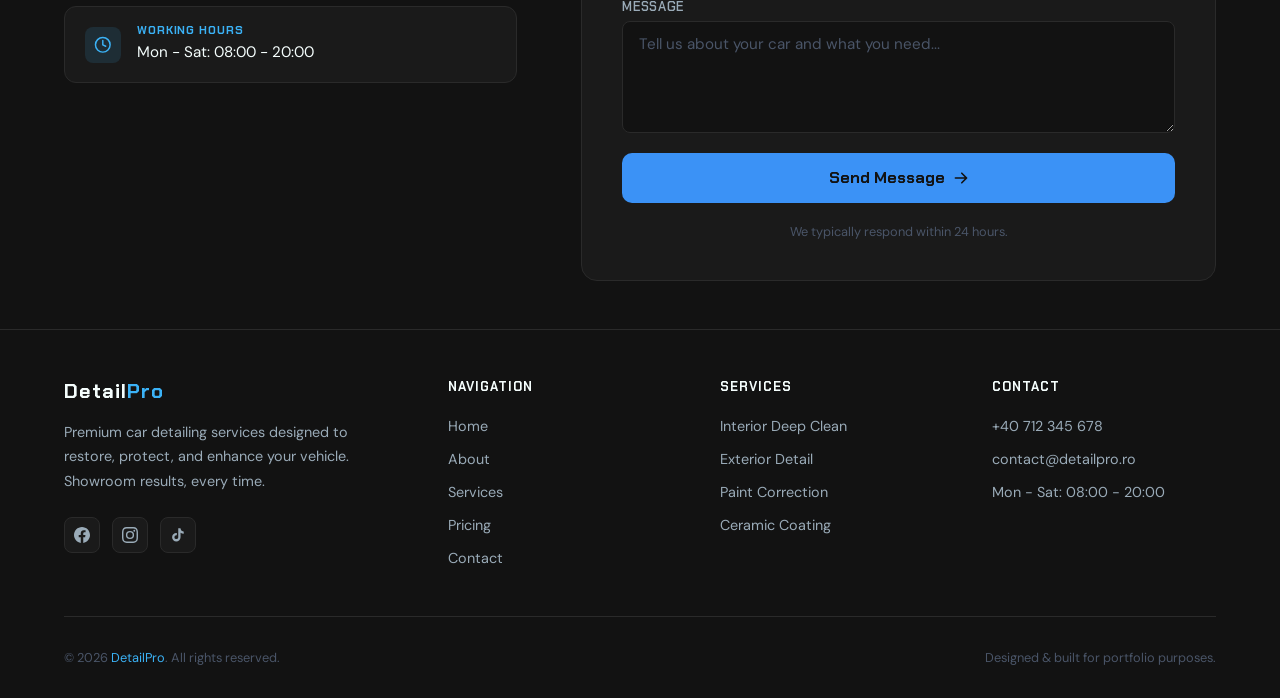
==== commit a767f882: "required form inputs" ====
--- a/index.html
+++ b/index.html
@@ -346,24 +346,24 @@
       <div class="form-row">
         <div class="form-group">
           <label>First Name</label>
-          <input type="text" name="first-name" placeholder="John">
+          <input type="text" name="first-name" placeholder="John" required>
         </div>
         <div class="form-group">
           <label>Last Name</label>
-          <input type="text" name="last-name" placeholder="Doe">
+          <input type="text" name="last-name" placeholder="Doe" required>
         </div>
       </div>
       <div class="form-group">
         <label>Email</label>
-        <input type="email" name="email" placeholder="john@example.com">
+        <input type="email" name="email" placeholder="john@example.com" required>
       </div>
       <div class="form-group">
         <label>Phone</label>
-        <input type="tel" name="phone" placeholder="+40 700 000 000">
+        <input type="tel" name="phone" placeholder="+40 700 000 000" required>
       </div>
       <div class="form-group">
         <label>Service</label>
-        <select name="service">
+        <select name="service" required>
           <option value="" disabled selected>Select a service...</option>
           <option>Essential Detail — from $79</option>
           <option>Full Detail — from $199</option>
@@ -373,7 +373,7 @@
       </div>
       <div class="form-group">
         <label>Message</label>
-        <textarea name="message" placeholder="Tell us about your car and what you need..."></textarea>
+        <textarea name="message" placeholder="Tell us about your car and what you need..." required></textarea>
       </div>
       <button type="submit" class="form-submit">
         Send Message
--- a/styles.css
+++ b/styles.css
@@ -46,7 +46,7 @@
 
 .menu {
     position: absolute;
-    top: 70px;
+    top: 66px;
     left: 0;
     width: 100%;
     background: #121212;
@@ -141,15 +141,13 @@
     background-image: linear-gradient(rgba(0,0,0,0.4), rgba(0,0,0,0.4)),
 url("https://hips.hearstapps.com/hmg-prod/images/2026-rolls-royce-phantom-pr-123-690cd211484fb.jpg?crop=0.553xw:0.554xh;0.106xw,0.344xh&resize=2048:*");
 
-    background-size:120%;
+    background-size:cover;
     background-position:center;
+    background-repeat: no-repeat;
     position: absolute;
     height: 100%;
     width: 100%;
     inset: 0px;
-    object-fit: cover;
-    object-position: center center;
-    color: transparent;
     z-index: 0;
 }
 
@@ -310,8 +308,8 @@
 }
 
 #about {
-    padding-block: 8rem;
-    padding-bottom: 4rem;
+    padding-block: 3rem;
+    padding-bottom: 2rem;
 }
 
 #about .sub-header {
@@ -573,7 +571,7 @@
 }
 
 #before-after {
-  padding: 8rem 2.5rem;
+  padding: 3rem 2.5rem;
 }
 
 .ba-grid {
@@ -701,7 +699,7 @@
     padding-bottom: 2rem;
 }
 #pricing {
-  padding: 8rem 2.5rem;
+  padding: 3rem 2.5rem;
 }
 
 .pricing-grid {
@@ -884,7 +882,7 @@
 }
 
 #contact {
-  padding: 8rem 2.5rem;
+  padding: 3rem 2.5rem;
 }
 
 .contact-inner {
@@ -1073,7 +1071,7 @@
 
 footer {
   border-top: 1px solid #2a2a2a;
-  padding: 4rem 2.5rem 2rem;
+  padding: 3rem 2.5rem 2rem;
 }
 
 .footer-inner {
@@ -1193,273 +1191,231 @@
   color: #3BB2F6;
 }
 
-
-
-
+.form-group input:invalid:not(:placeholder-shown),
+.form-group select:invalid:not(:placeholder-shown),
+.form-group textarea:invalid:not(:placeholder-shown) {
+  border-color: #ef4444;
+}
+
+.form-group input:invalid:not(:placeholder-shown):focus,
+.form-group select:invalid:not(:placeholder-shown):focus,
+.form-group textarea:invalid:not(:placeholder-shown):focus {
+  border-color: #ef4444;
+  box-shadow: 0 0 0 3px rgba(239, 68, 68, 0.15);
+}
+
+
+
+
+
+@media (min-width: 64rem) {
+  .main-header {
+    font-size: 3.75rem;
+  }
+}
+
+@media (min-width: 48rem) {
+  .main-header {
+    font-size: 3rem;
+  }
+  .sub-header {
+    font-size: 1.75rem;
+  }
+}
 
 @media (max-width: 1024px) {
   .navbar {
     padding: 20px 2rem;
   }
-
   .logo {
     padding: 0;
   }
-
   .hero-wrapper {
     padding: 100px 2rem;
   }
-
   #about {
-    padding-block: 5rem;
-    padding-bottom: 3rem;
-  }
-
+    padding: 3rem 2rem 2rem;
+  }
   #services-grid {
-    padding: 3rem 2rem 0 2rem;
-  }
-
+    padding: 2rem 2.5rem 0 2.5rem;
+  }
   .services-text {
-    padding-top: 3rem;
-  }
-
+    padding-top: 2rem;
+  }
   #before-after {
-    padding: 5rem 2rem;
-  }
-
+    padding: 3rem 2rem;
+  }
   #pricing {
-    padding: 5rem 2rem;
-  }
-
+    padding: 3rem 2rem;
+  }
   #contact {
-    padding: 5rem 2rem;
-  }
-
+    padding: 3rem 2rem;
+  }
   footer {
-    padding: 3rem 2rem 1.5rem;
+    padding: 2.5rem 2.5rem 1.5rem;
   }
 }
 
 @media (max-width: 768px) {
-  /* Navbar */
   .navbar {
     padding: 16px 1.5rem;
   }
-
   .logo {
     padding: 0;
   }
-
   .navbar-button {
     display: none;
   }
-
-  /* Hero */
   .hero-wrapper {
     padding: 80px 1.5rem 60px;
     text-align: center;
   }
-
   .hero-wrapper p {
     font-size: 1.1rem;
     margin-top: 1.25rem;
     margin-bottom: 1.75rem;
   }
-
   .hero-btn-cnt {
     flex-direction: column;
     gap: 1rem;
   }
-
   #hero-btn-contact {
     margin-right: 0;
   }
-
   .rep-wrap {
     gap: 0.5rem;
     margin-bottom: 2rem;
   }
-
-  /* About */
   #about {
-    padding: 4rem 1.5rem 2.5rem;
-  }
-
+    padding: 3rem 1.5rem 2rem;
+  }
   .about-text {
     margin-bottom: 3rem;
     padding: 0 1rem;
   }
-
   .about-text p {
     font-size: 1rem;
   }
-
   .about-features {
     grid-template-columns: 1fr;
     max-width: 100%;
     padding: 0 0.5rem;
   }
-
-  /* Services */
   #services-grid {
     padding: 2rem 1.5rem 0;
   }
-
   .services-text {
     padding-top: 2rem;
     padding-inline: 1rem;
   }
-
   .srv-grid {
     grid-template-columns: 1fr;
   }
-
   .srv-banner {
     min-height: 16rem;
     margin-bottom: 3rem;
   }
-
   .srv-banner-content {
     flex-direction: column;
     align-items: flex-start;
     gap: 1rem;
     padding: 1.5rem;
   }
-
-  /* Before & After */
   #before-after {
-    padding: 4rem 1.5rem;
-  }
-
+    padding: 3rem 1.5rem;
+  }
   .ba-grid {
     grid-template-columns: 1fr;
   }
-
-  /* Pricing */
   #pricing {
-    padding: 4rem 1.5rem;
-  }
-
+    padding: 3rem 1.5rem;
+  }
   .pricing-grid {
     grid-template-columns: 1fr;
     max-width: 100%;
   }
-
   .pricing-card {
     height: auto;
   }
-
   .pricing-card:nth-child(3) .pricing-btn {
     margin-top: 0;
   }
-
-  /* Contact */
   #contact {
-    padding: 4rem 1.5rem;
-  }
-
+    padding: 3rem 1.5rem;
+  }
   .contact-inner {
     grid-template-columns: 1fr;
     gap: 2rem;
   }
-
   .form-row {
     grid-template-columns: 1fr;
   }
-
-  /* Footer */
   footer {
     padding: 2.5rem 1.5rem 1.5rem;
   }
-
   .footer-top {
     grid-template-columns: 1fr 1fr;
     gap: 2rem;
     margin-bottom: 2rem;
   }
-
   .footer-brand {
     grid-column: span 2;
   }
-
   .footer-brand p {
     max-width: 100%;
   }
 }
 
 @media (max-width: 480px) {
-  /* Navbar */
   .navbar {
     padding: 14px 1rem;
   }
-
-  /* Hero */
+  .main-header {
+    font-size: 1.75rem;
+  }
+  .sub-header {
+    font-size: 1rem;
+  }
   .hero-wrapper {
     padding: 70px 1rem 50px;
   }
-
   .feature-tag > div {
     font-size: 0.75rem;
     padding-block: 0.5rem;
     padding-inline: 1rem;
   }
-
-  /* About */
   #about {
-    padding: 3rem 1rem 2rem;
-  }
-
-  /* Services */
+    padding: 2.5rem 1rem 1.5rem;
+  }
   #services-grid {
     padding: 1.5rem 1rem 0;
   }
-
   .services-text {
     padding-top: 1.5rem;
     padding-inline: 0.5rem;
   }
-
-  /* Before & After */
   #before-after {
-    padding: 3rem 1rem;
-  }
-
-  /* Pricing */
+    padding: 2.5rem 1rem;
+  }
   #pricing {
-    padding: 3rem 1rem;
-  }
-
-  /* Contact */
+    padding: 2.5rem 1rem;
+  }
   #contact {
-    padding: 3rem 1rem;
-  }
-
-  /* Footer */
+    padding: 2.5rem 1rem;
+  }
   footer {
     padding: 2rem 1rem 1rem;
   }
-
   .footer-top {
     grid-template-columns: 1fr;
     gap: 1.5rem;
   }
-
   .footer-brand {
     grid-column: span 1;
   }
-
   .footer-bottom {
     flex-direction: column;
     text-align: center;
     gap: 0.5rem;
   }
-
-  /* Main header smaller on mobile */
-  .main-header {
-    font-size: 2rem !important;
-  }
-
-  .sub-header {
-    font-size: 1rem !important;
-  }
 }
